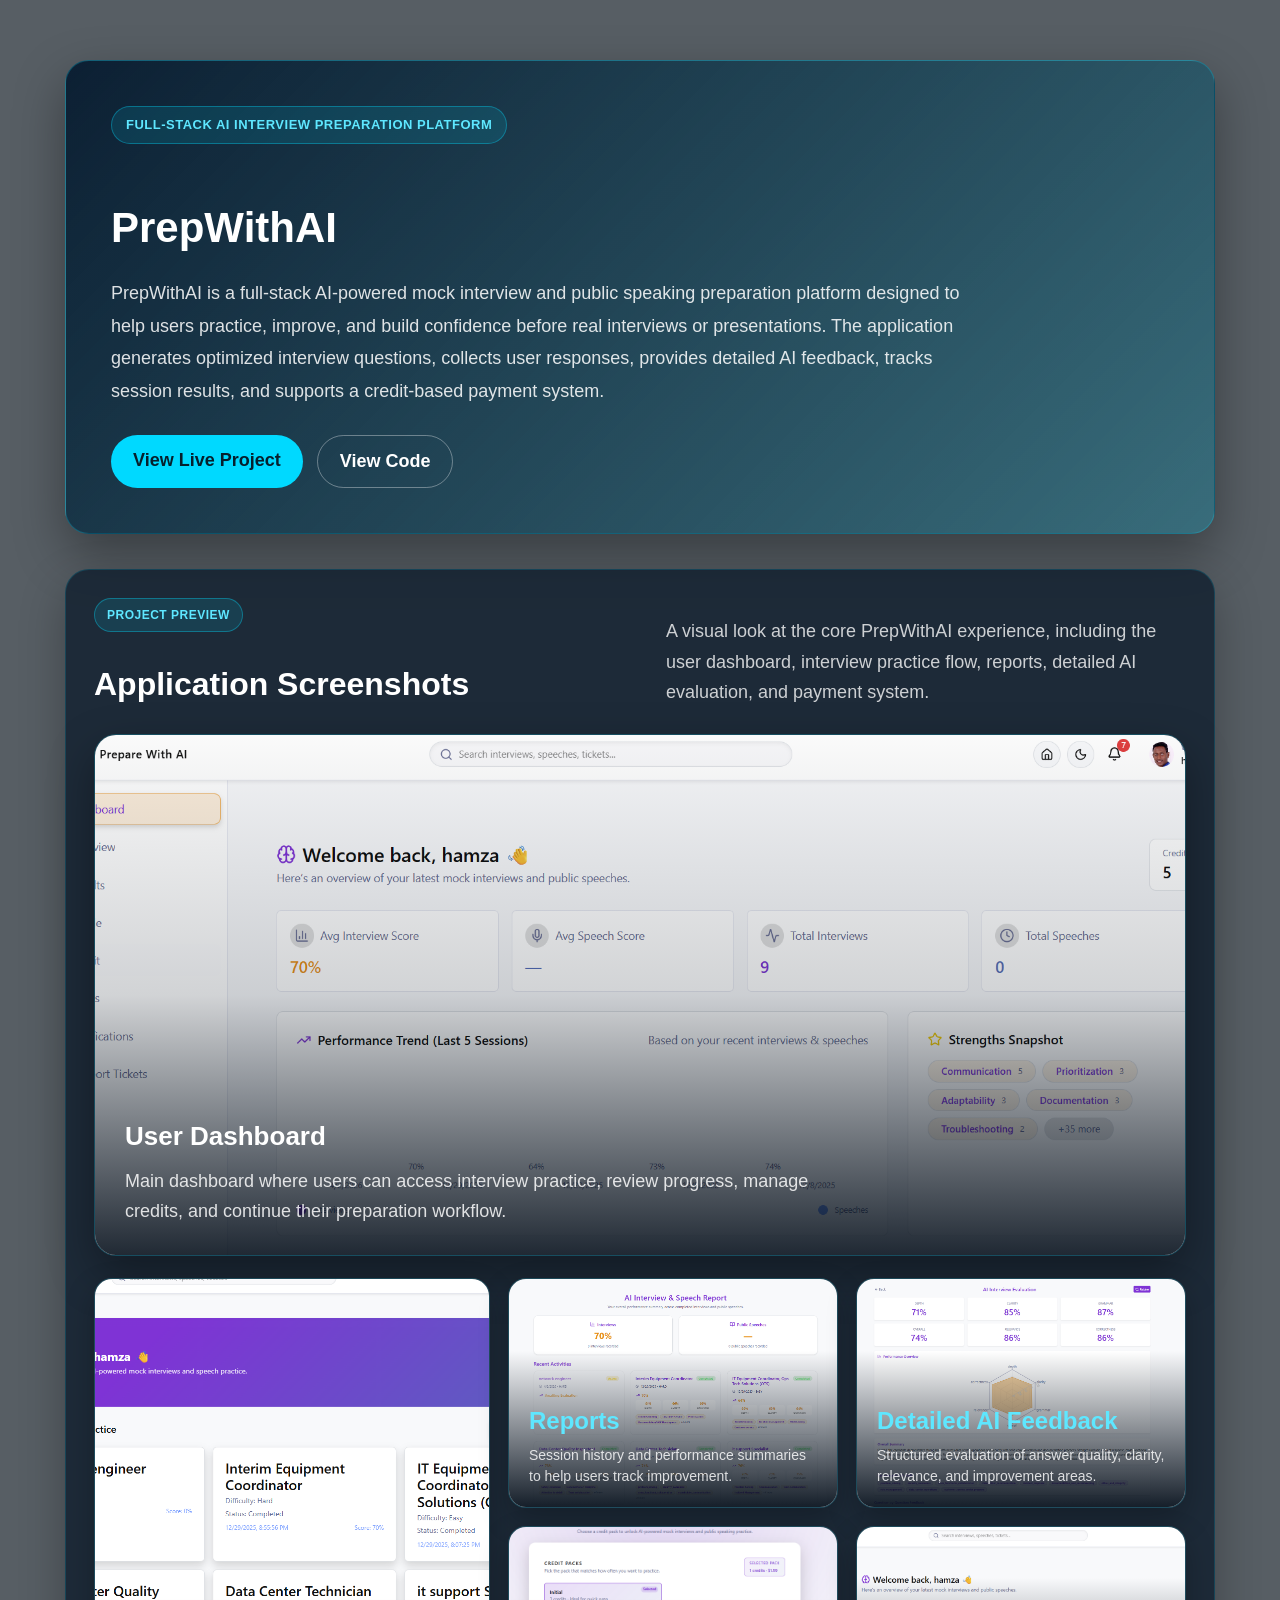
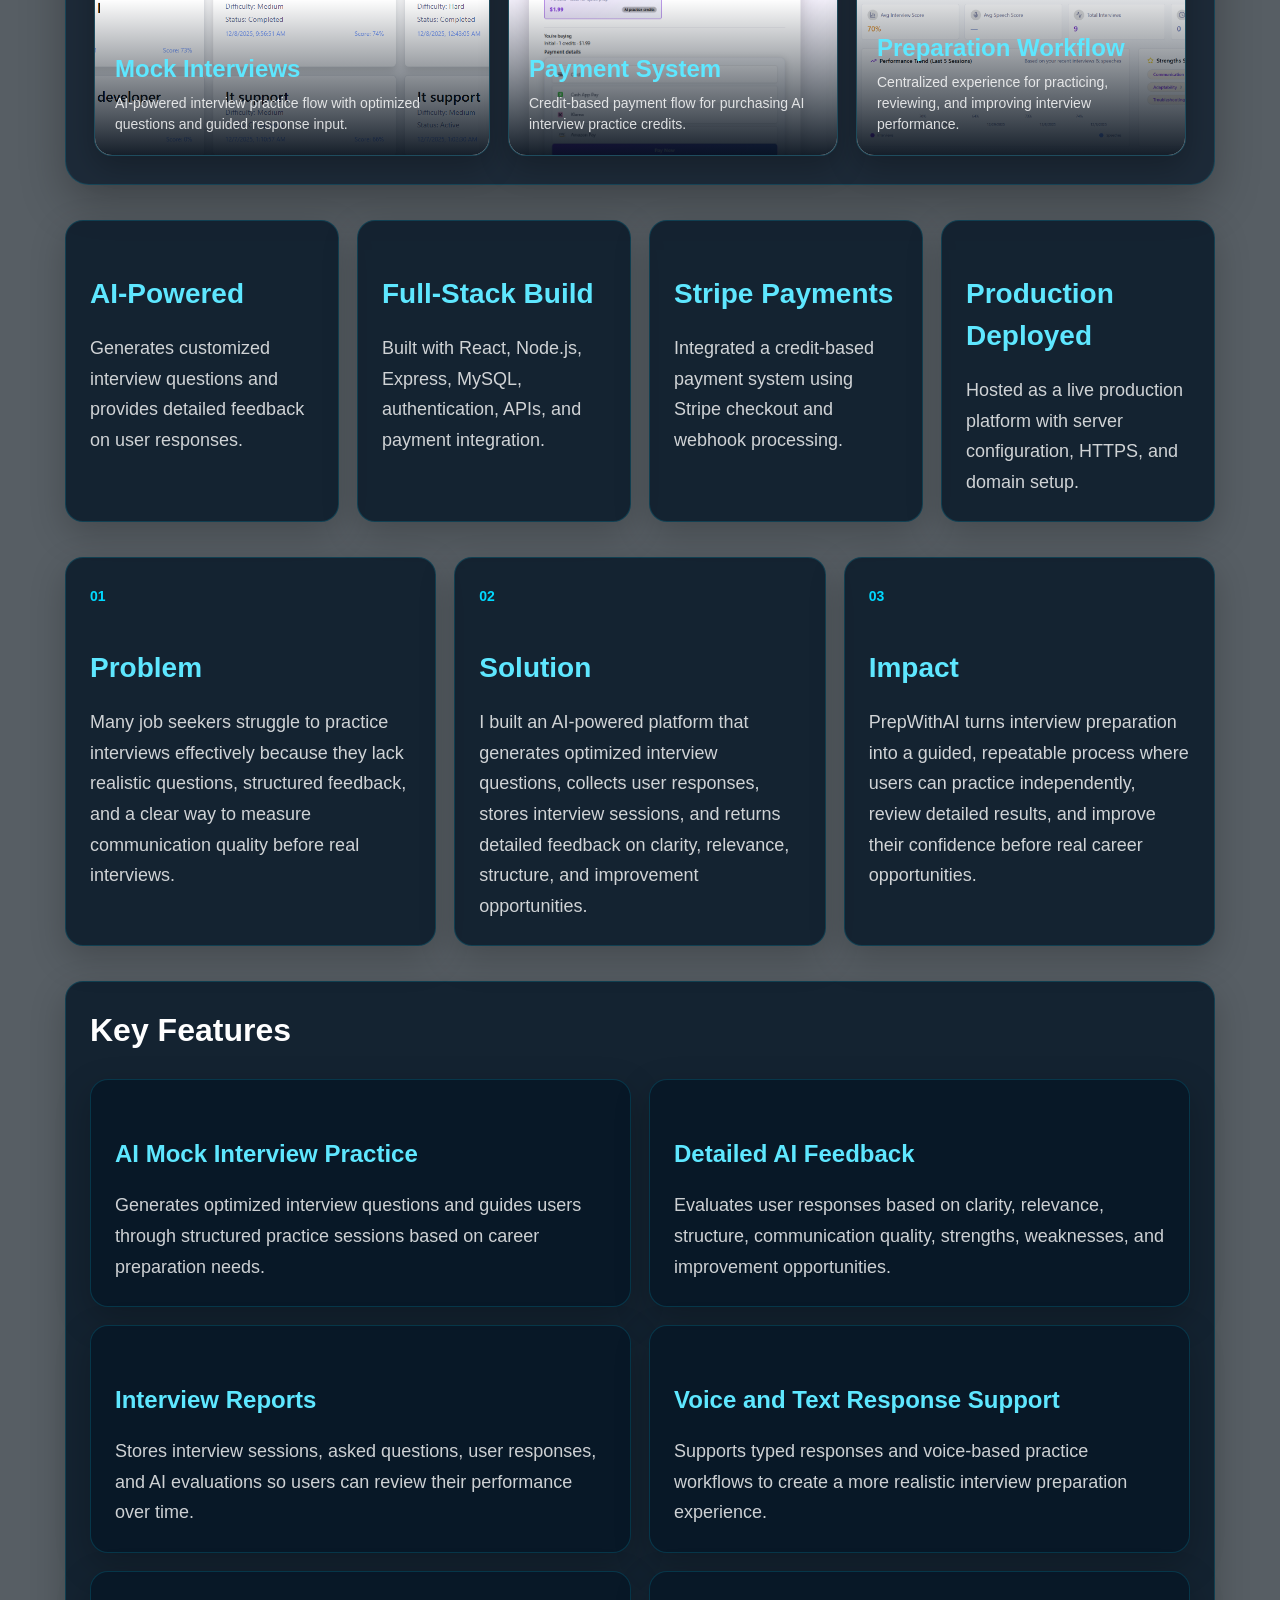
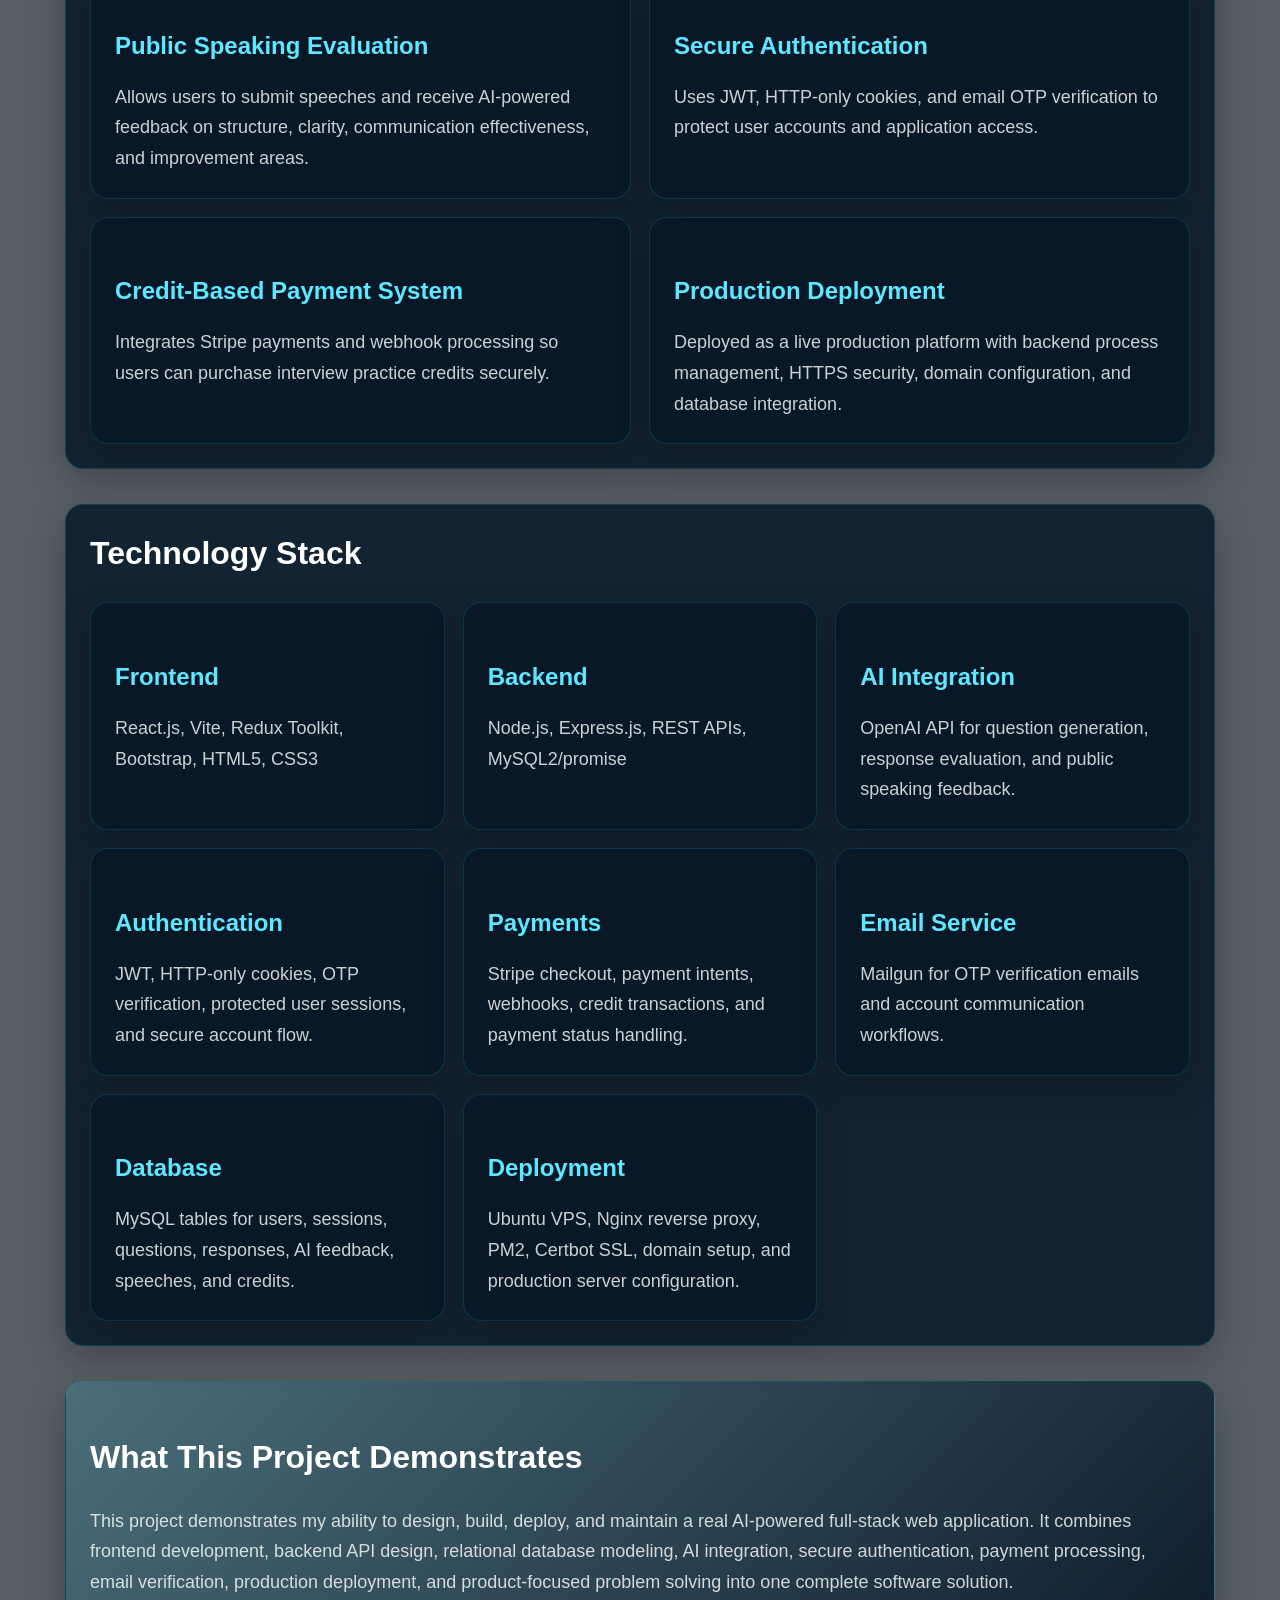
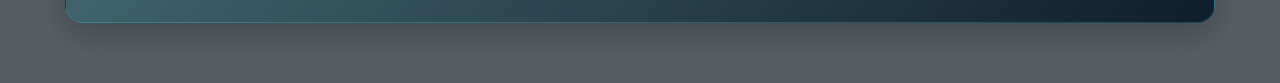
==== prepwithai.html @ 8af123b3 "project added" ====
<!doctype html>

<html lang="en">
<head>
  <meta charset="utf-8" />
  <title>PrepWithAI</title>
  <meta name="viewport" content="width=device-width, initial-scale=1">

  <link rel="stylesheet" href="css/bootstrap.min.css" type="text/css" />
  <link rel="stylesheet" href="css/slick.css" type="text/css" />
  <link rel="stylesheet" href="css/tooplate-simply-amazed.css" type="text/css" />
  <link rel="stylesheet" href="css/portfolio.css" type="text/css" />
</head>

<body>

  <main class="project-case-wrapper">


<!-- Project Summary -->
<section class="project-hero-card">
  <div class="project-label">Full-Stack AI Interview Preparation Platform</div>

  <h2>PrepWithAI</h2>

  <p>
    PrepWithAI is a full-stack AI-powered mock interview and public speaking preparation
    platform designed to help users practice, improve, and build confidence before real
    interviews or presentations. The application generates optimized interview questions,
    collects user responses, provides detailed AI feedback, tracks session results, and
    supports a credit-based payment system.
  </p>

  <div class="project-actions">
    <a href="https://prepwithai.net/" target="_blank" class="project-btn primary">View Live Project</a>
    <a href="https://github.com/Hamza0141/Hamza0141-Mock-Interview-tool-client" target="_blank" class="project-btn secondary">View Code</a>
  </div>
</section>

<!-- Modern Gallery Section -->
<section class="project-gallery-modern">

  <div class="gallery-header">
    <div>
      <span class="project-label small-label">Project Preview</span>
      <h2>Application Screenshots</h2>
    </div>

    <p>
      A visual look at the core PrepWithAI experience, including the user dashboard,
      interview practice flow, reports, detailed AI evaluation, and payment system.
    </p>
  </div>

  <!-- Featured Image -->
  <div class="gallery-featured">
    <img src="images/prepwithai/Dashboard.png" alt="PrepWithAI dashboard preview">

    <div class="gallery-featured-caption">
      <h3>User Dashboard</h3>
      <p>
        Main dashboard where users can access interview practice, review progress,
        manage credits, and continue their preparation workflow.
      </p>
    </div>
  </div>

  <!-- Screenshot Grid -->
  <div class="screenshot-grid">

    <div class="screenshot-card large">
      <img src="images/prepwithai/interviews.png" alt="PrepWithAI interview practice screen">
      <div class="screenshot-overlay">
        <h4>Mock Interviews</h4>
        <p>AI-powered interview practice flow with optimized questions and guided response input.</p>
      </div>
    </div>

    <div class="screenshot-card">
      <img src="images/prepwithai/reports.png" alt="PrepWithAI reports screen">
      <div class="screenshot-overlay">
        <h4>Reports</h4>
        <p>Session history and performance summaries to help users track improvement.</p>
      </div>
    </div>

    <div class="screenshot-card">
      <img src="images/prepwithai/Detailed-result.png" alt="PrepWithAI detailed AI result screen">
      <div class="screenshot-overlay">
        <h4>Detailed AI Feedback</h4>
        <p>Structured evaluation of answer quality, clarity, relevance, and improvement areas.</p>
      </div>
    </div>

    <div class="screenshot-card">
      <img src="images/prepwithai/payment.png" alt="PrepWithAI payment screen">
      <div class="screenshot-overlay">
        <h4>Payment System</h4>
        <p>Credit-based payment flow for purchasing AI interview practice credits.</p>
      </div>
    </div>

    <div class="screenshot-card">
      <img src="images/prepwithai/Dashboard.png" alt="PrepWithAI dashboard and user workflow preview">
      <div class="screenshot-overlay">
        <h4>Preparation Workflow</h4>
        <p>Centralized experience for practicing, reviewing, and improving interview performance.</p>
      </div>
    </div>

  </div>
</section>

<!-- Quick Highlights -->
<section class="project-highlight-grid">
  <div class="highlight-card">
    <h3>AI-Powered</h3>
    <p>Generates customized interview questions and provides detailed feedback on user responses.</p>
  </div>

  <div class="highlight-card">
    <h3>Full-Stack Build</h3>
    <p>Built with React, Node.js, Express, MySQL, authentication, APIs, and payment integration.</p>
  </div>

  <div class="highlight-card">
    <h3>Stripe Payments</h3>
    <p>Integrated a credit-based payment system using Stripe checkout and webhook processing.</p>
  </div>

  <div class="highlight-card">
    <h3>Production Deployed</h3>
    <p>Hosted as a live production platform with server configuration, HTTPS, and domain setup.</p>
  </div>
</section>

<!-- Problem / Solution / Impact -->
<section class="case-study-grid">
  <div class="case-card">
    <span class="case-number">01</span>
    <h3>Problem</h3>
    <p>
      Many job seekers struggle to practice interviews effectively because they lack
      realistic questions, structured feedback, and a clear way to measure communication
      quality before real interviews.
    </p>
  </div>

  <div class="case-card">
    <span class="case-number">02</span>
    <h3>Solution</h3>
    <p>
      I built an AI-powered platform that generates optimized interview questions,
      collects user responses, stores interview sessions, and returns detailed feedback
      on clarity, relevance, structure, and improvement opportunities.
    </p>
  </div>

  <div class="case-card">
    <span class="case-number">03</span>
    <h3>Impact</h3>
    <p>
      PrepWithAI turns interview preparation into a guided, repeatable process where
      users can practice independently, review detailed results, and improve their
      confidence before real career opportunities.
    </p>
  </div>
</section>

<!-- Key Features -->
<section class="modern-section">
  <div class="detail-titles">
    <h2>Key Features</h2>
  </div>

  <div class="feature-list">
    <div class="feature-item">
      <h4>AI Mock Interview Practice</h4>
      <p>
        Generates optimized interview questions and guides users through structured
        practice sessions based on career preparation needs.
      </p>
    </div>

    <div class="feature-item">
      <h4>Detailed AI Feedback</h4>
      <p>
        Evaluates user responses based on clarity, relevance, structure, communication
        quality, strengths, weaknesses, and improvement opportunities.
      </p>
    </div>

    <div class="feature-item">
      <h4>Interview Reports</h4>
      <p>
        Stores interview sessions, asked questions, user responses, and AI evaluations
        so users can review their performance over time.
      </p>
    </div>

    <div class="feature-item">
      <h4>Voice and Text Response Support</h4>
      <p>
        Supports typed responses and voice-based practice workflows to create a more
        realistic interview preparation experience.
      </p>
    </div>

    <div class="feature-item">
      <h4>Public Speaking Evaluation</h4>
      <p>
        Allows users to submit speeches and receive AI-powered feedback on structure,
        clarity, communication effectiveness, and improvement areas.
      </p>
    </div>

    <div class="feature-item">
      <h4>Secure Authentication</h4>
      <p>
        Uses JWT, HTTP-only cookies, and email OTP verification to protect user
        accounts and application access.
      </p>
    </div>

    <div class="feature-item">
      <h4>Credit-Based Payment System</h4>
      <p>
        Integrates Stripe payments and webhook processing so users can purchase
        interview practice credits securely.
      </p>
    </div>

    <div class="feature-item">
      <h4>Production Deployment</h4>
      <p>
        Deployed as a live production platform with backend process management,
        HTTPS security, domain configuration, and database integration.
      </p>
    </div>
  </div>
</section>

<!-- Technology Stack -->
<section class="modern-section">
  <div class="detail-titles">
    <h2>Technology Stack</h2>
  </div>

  <div class="tech-grid">
    <div class="tech-card">
      <h4>Frontend</h4>
      <p>React.js, Vite, Redux Toolkit, Bootstrap, HTML5, CSS3</p>
    </div>

    <div class="tech-card">
      <h4>Backend</h4>
      <p>Node.js, Express.js, REST APIs, MySQL2/promise</p>
    </div>

    <div class="tech-card">
      <h4>AI Integration</h4>
      <p>OpenAI API for question generation, response evaluation, and public speaking feedback.</p>
    </div>

    <div class="tech-card">
      <h4>Authentication</h4>
      <p>JWT, HTTP-only cookies, OTP verification, protected user sessions, and secure account flow.</p>
    </div>

    <div class="tech-card">
      <h4>Payments</h4>
      <p>Stripe checkout, payment intents, webhooks, credit transactions, and payment status handling.</p>
    </div>

    <div class="tech-card">
      <h4>Email Service</h4>
      <p>Mailgun for OTP verification emails and account communication workflows.</p>
    </div>

    <div class="tech-card">
      <h4>Database</h4>
      <p>MySQL tables for users, sessions, questions, responses, AI feedback, speeches, and credits.</p>
    </div>

    <div class="tech-card">
      <h4>Deployment</h4>
      <p>Ubuntu VPS, Nginx reverse proxy, PM2, Certbot SSL, domain setup, and production server configuration.</p>
    </div>
  </div>
</section>

<!-- Recruiter Value -->
<section class="recruiter-card">
  <h2>What This Project Demonstrates</h2>

  <p>
    This project demonstrates my ability to design, build, deploy, and maintain a real
    AI-powered full-stack web application. It combines frontend development, backend API
    design, relational database modeling, AI integration, secure authentication, payment
    processing, email verification, production deployment, and product-focused problem
    solving into one complete software solution.
  </p>
</section>


  </main>

  <script src="js/jquery-3.3.1.min.js"></script>

  <script src="js/slick.js"></script>

  <script src="js/templatemo-script.js"></script>

</body>
</html>
---- css/tooplate-simply-amazed.css ----
::after, ::before { line-height: normal; }

/* <<< Reset CSS >>> */
body {
  font-family: 'Source Sans Pro', sans-serif;
  font-size: 18px;
  color: #6c757d;
  line-height: 1.5;
    font-family: 'Open Sans', sans-serif;
    background-color: #2a2e31;
    overflow-x: hidden;
  -webkit-font-smoothing: antialiased;
  -webkit-text-size-adjust: 100%;
}

ol:after,
ul:after {
  content: "";
  display: block;
  line-height: 0;
  clear: both;
  overflow: hidden;
  height: 0;
}

pre {
  border-left: 10px solid #ccc;
  max-width: 500px;
}

/* <<< Headings >>> */
h1 { font-size: 40px; }
h2 { font-size: 32px; }
h3 { font-size: 28px; }
h4 { font-size: 24px; }
h5 { font-size: 20px; }
h6 { font-size: 16px; }
p, .font-weight-light { font-weight: 300; }

/* <<< WP-Image Hack >>> */
img {
  border: 0;
  height: auto;
  max-width: 100%;
}

/* <<< anchor >>> */
a {
  color: #99ccff;
  -webkit-transition: all 0.3s ease-in-out;
  transition: all 0.3s ease-in-out;
}

a:hover {
  color: green;
  text-decoration: none;
}

a:focus {
  outline: 0;
  color: green;
}

/* <<< btn override >>> */
.btn {
  white-space: normal;
  cursor: pointer;
  font-size: 18px;
  padding: 12px 35px;
  border-radius: 0;
}

/* <<< btn-primary >>> */
.btn-primary {
  color: #fff;
  background-color: #356ba2;
  border-color: transparent;
}

.btn-primary.active, .btn-primary:active, .btn-primary.focus, .btn-primary:focus, .btn-primary.active.focus, .btn-primary.active:focus, .btn-primary.active:hover, .btn-primary:active.focus, .btn-primary:active:focus, .btn-primary:active:hover, .btn-primary:hover {
  color: #fff;
  background-color: #99ccff;
  border-color: transparent;
  -webkit-box-shadow: none;
  box-shadow: none;
}

.btn-primary:not(:disabled):not(.disabled).active, .btn-primary:not(:disabled):not(.disabled):active {
  background-color: #99ccff;
  border-color: transparent;
  -webkit-box-shadow: none;
  box-shadow: none;
}

.btn-primary:not(:disabled):not(.disabled).active:focus, .btn-primary:not(:disabled):not(.disabled):active:focus {
  -webkit-box-shadow: none;
  box-shadow: none;
}

.form-control {
  width: 100%;
  -webkit-appearance: none;
  -moz-appearance: none;
  appearance: none;
  border-radius: 0;
  -webkit-background-clip: padding-box;
  height: 50px;
  background-color: transparent;
  border: 0;
  border-bottom: 1px solid #fff;
  font-size: 18px;
  color: #fff;
  padding-left: 15px;
  padding-right: 15px;
}

.form-control::-webkit-input-placeholder { color: white; }
.form-control:-moz-placeholder { color: white; }
.form-control::-moz-placeholder { color: white; }
.form-control:-ms-input-placeholder { color: white; }

.form-control:focus {
  border-bottom: 1px solid #356ba2;
  outline: 0;
  -webkit-box-shadow: none;
  box-shadow: none;
  background-color: transparent;
  color: #fff;
}

textarea.form-control {
  min-height: 150px;
  padding: 10px 10px 10px 10px;
}

/* <<< Global >>> */
.container { max-width: 1150px; }
.container-2 { max-width: 1250px; }

/* <<< outer >>> */
#outer {
  position: relative;
  width: 100%;
  min-height: 100%;
  display: -webkit-box;
  display: -ms-flexbox;
  display: flex;
  -ms-flex-wrap: wrap;
      flex-wrap: wrap;
}

@media (max-width: 991px) {
  #outer { display: block; }
}

/* <<< Header >>> */
.header {
  position: fixed;
  right: 0;
  width: 26%;
  height: 100%;
  background-color: #356ba2;
  overflow-y: auto;
  z-index: 1;
  display: -webkit-box;
  display: -ms-flexbox;
  display: flex;
  -webkit-box-orient: vertical;
  -webkit-box-direction: normal;
}

@media (max-width: 991px) {
  .header {
    position: fixed;
    right: -100%;
    top: 0;
    bottom: 0;
    width: 300px;
    -webkit-transition: all 0.5s ease-in-out;
    transition: all 0.5s ease-in-out;
    display: -webkit-box;
    display: -ms-flexbox;
    display: flex;
  }
}

@media (max-width: 575px) {
  .header { width: 100%; }
}

.header.open { right: 0; }
.design { color: #fff; }

.design a {
  color: #fff;
  text-decoration: none;
}

.design a:hover { color: #99ccff; }

/* <<< Mobile Menu button >>> */
.navbar-button {
  width: 50px;
  height: 47px;  
  padding: 0;
  margin: 0;
  outline: 0;
  border: 0;
  z-index: 9;
  -webkit-box-shadow: none;
  box-shadow: none;
  position: fixed;
  top: 0px;
  right: 0px;
  background-color: #fff;
  padding: 10px;
  border-radius: 0;
  display: none;
  -webkit-box-shadow: 0px 5px 10px 0px rgba(50, 50, 50, 0.3);
  box-shadow: 0px 5px 10px 0px rgba(50, 50, 50, 0.3);
}

@media (max-width: 991px) {
  .navbar-button {
    display: flex;
    align-items: center;
    justify-content: center;
  }
}

.navbar-button:focus {
  border: 0;
  outline: 0;
  -webkit-box-shadow: 0px 5px 10px 0px rgba(50, 50, 50, 0.3);
  box-shadow: 0px 5px 10px 0px rgba(50, 50, 50, 0.3);
}

.navbar-button .menu_icon {
  margin: 0;
  padding-top: 1px;
  float: left;
  width: 25px;
  height: 22px;
  position: relative;
  cursor: pointer;
}

.navbar-button .menu_icon .icon-bar {
  display: block;
  position: absolute;
  opacity: 1;
  width: 25px;
  height: 3px;
  background-color: #6699cc;
  margin: 0 auto;
  left: 0;
  -webkit-transition: all 0.25s ease-in-out;
  transition: all 0.25s ease-in-out;
}

.navbar-button .menu_icon .icon-bar:nth-child(1) {
  top: 10px;
  -webkit-transform: rotate(145deg);
  /* WebKit */
  /* Mozilla */
  /* Opera */
  /* Internet Explorer */
  transform: rotate(140deg);
  /* CSS3 */
}

.navbar-button .menu_icon .icon-bar:nth-child(2) {
  top: 8px;
  opacity: 0;
  left: -10px;
}

.navbar-button .menu_icon .icon-bar:nth-child(3) {
  top: 10px;
  -webkit-transform: rotate(-145deg);
  /* WebKit */
  /* Mozilla */
  /* Opera */
  /* Internet Explorer */
  transform: rotate(-140deg);
  /* CSS3 */
}

.navbar-button.collapsed .icon-bar {
  -webkit-transform: rotate(0deg);
  /* WebKit */
  /* Mozilla */
  /* Opera */
  /* Internet Explorer */
  transform: rotate(0deg);
  /* CSS3 */
}

.navbar-button.collapsed .icon-bar:nth-child(1) {
  top: 0;
  -webkit-transform: rotate(0deg);
  /* WebKit */
  /* Mozilla */
  /* Opera */
  /* Internet Explorer */
  transform: rotate(0deg);
  /* CSS3 */
}

.navbar-button.collapsed .icon-bar:nth-child(2) {
  top: 10px;
  left: 0;
  opacity: 1;
}

.navbar-button.collapsed .icon-bar:nth-child(3) {
  top: 20px;
  -webkit-transform: rotate(0deg);
  /* WebKit */
  /* Mozilla */
  /* Opera */
  /* Internet Explorer */
  transform: rotate(0deg);
  /* CSS3 */
}

/* <<< Navigation >>> */
.navbar {
  padding: 0;
  margin-bottom: 0;
}

.navbar .navbar-collapse {
  display: flex;
  height: 100% !important;
  padding-left: 61px;
  padding-right: 61px;
}

@media (max-width: 1366px) {
  .navbar .navbar-collapse {
    padding-left: 31px;
    padding-right: 21px;
  }
}

.navbar .navbar-nav { position: relative; }

@media (max-height: 580px) {
  .navbar .navbar-nav { padding-top: 30px; }
}

.navbar .navbar-collapse::before {
  content: '';
  position: absolute;
  width: 1px;
  background-color: #fff;
  height: 100%;
  top: 0;
}

.navbar .navbar-nav > .nav-item {
  font-weight: 500;
  font-size: 18px;
  background-image: url(../img/menu-item-bg.png);
  background-position: left center;
  background-repeat: no-repeat;
  min-height: 82px;
  display: -webkit-box;
  display: -ms-flexbox;
  display: flex;
  -webkit-box-align: center;
      -ms-flex-align: center;
          align-items: center;
  padding-left: 66px;
  margin-bottom: 38px;
}

@media (max-width: 1366px) {
  .navbar .navbar-nav > .nav-item {
    font-size: 16px;
    padding-left: 53px;
  }
}

.navbar .navbar-nav > .nav-item .icn {
  padding-right: 20px;
  display: inline-block;
}

@media (max-width: 1366px) {
  .navbar .navbar-nav > .nav-item .icn { padding-right: 10px; }
}

.navbar .navbar-nav > .nav-item:last-child { margin-bottom: 0; }

.navbar .navbar-nav > .nav-item:hover > a.nav-link,
.navbar .navbar-nav > .nav-item.active > a.nav-link,
.navbar .navbar-nav > .nav-item.current-menu-ancestor > a.dropdown-toggle {
  background-color: transparent;
  outline: 0;
  color: #99ccff;
  transition: all 0.3s ease;
}

.navbar .navbar-nav > .nav-item > a.nav-link {
  color: #fff;
  -webkit-transition: all 0s ease-in-out;
  transition: all 0s ease-in-out;
  padding: 0;
}

.navbar .navbar-nav > .nav-item > a.nav-link.current { color: #99ccff; }

.navbar .navbar-nav > .nav-item > a.nav-link.dropdown-toggle::after {
  content: '';
  vertical-align: middle;
}

@media (max-width: 767px) {
  .navbar .navbar-nav > .nav-item > a.nav-link.dropdown-toggle::after { display: none; }
}

@media (max-width: 767px) {
  .navbar .navbar-nav > .nav-item > a.nav-link {
    padding: 10px;
    color: #fff;
  }
}

.navbar .navbar-nav > .nav-item ul.dropdown-menu {
  padding: 0;
  width: auto;
  border-radius: 0;
  border: 0;
  margin: 0;
}

.navbar .navbar-nav > .nav-item ul.dropdown-menu .nav-item {
  font-size: 16px;
  font-weight: 300;
}

.navbar .navbar-nav > .nav-item ul.dropdown-menu .nav-item > a.dropdown-item {
  border-bottom: 0;
  color: #fff;
  padding: 5px;
}

@media (max-width: 767px) {
  .navbar .navbar-nav > .nav-item ul.dropdown-menu .nav-item > a.dropdown-item {
    padding-left: 20px;
  }
}

.navbar .navbar-nav > .nav-item ul.dropdown-menu .nav-item > a.dropdown-item.dropdown-toggle {
  display: -ms-flexbox;
  display: -webkit-box;
  display: flex;
  -ms-flex-align: center;
  -webkit-box-align: center;
          align-items: center;
}

.navbar .navbar-nav > .nav-item ul.dropdown-menu .nav-item > a.dropdown-item.dropdown-toggle::after {
  height: 2px !important;
  background-color: cyan;
  opacity: 1;
  -webkit-box-flex: 1;
      -ms-flex: 1;
          flex: 1;
  border: 0;
  margin-left: 10px;
  display: block;
}

@media (max-width: 767px) {
  .navbar .navbar-nav > .nav-item ul.dropdown-menu .nav-item > a.dropdown-item.dropdown-toggle::after {
    display: none;
  }
}

.navbar .navbar-nav > .nav-item ul.dropdown-menu .nav-item:hover > a,
.navbar .navbar-nav > .nav-item ul.dropdown-menu .nav-item.active > a,
.navbar .navbar-nav > .nav-item ul.dropdown-menu .nav-item.current-menu-ancestor > a.dropdown-toggle {
  font-weight: 500;
  color: #fff;
  background-color: lightblue;
}

.navbar .navbar-nav > .nav-item ul.dropdown-menu .nav-item:hover > a.dropdown-toggle::after {
  opacity: 1;
}

.navbar .navbar-nav > .nav-item ul.dropdown-menu .nav-item ul.dropdown-menu {
  padding: 0;
}

@media (max-width: 767px) {
  .navbar .navbar-nav .caret::before {
    margin-left: 10px;
    font-size: 26px;
    content: '\f107';
    font-family: "fontawesome";
    vertical-align: middle;
  }
  .navbar .navbar-nav .caret.caret-open::before {
    content: '\f106';
  }
}

@media only screen and (min-width: 768px) {
  /**:: First Dropdown ::**/
  .navbar .navbar-collapse ul li {
    position: relative;
  }
  .navbar .navbar-collapse ul li:hover > ul {
    display: block;
  }
  .navbar .navbar-collapse ul ul {
    position: absolute;
    top: 100%;
    left: 0;
    min-width: 250px;
    display: none;
    background-color: dodgerblue;
  }
  /**:: Second Dropdown ::**/
  .navbar .navbar-collapse ul ul li {
    position: relative;
  }
  .navbar .navbar-collapse ul ul li:hover > ul {
    display: block;
  }
  .navbar .navbar-collapse ul ul ul {
    position: absolute;
    top: 0;
    left: 100%;
    min-width: 250px;
    display: none;
    background-color: aqua;
  }
  /**:: Third Dropdown ::**/
  .navbar .navbar-collapse ul ul ul li {
    position: relative;
  }
  .navbar .navbar-collapse ul ul ul li:hover ul {
    display: block;
  }
  .navbar .navbar-collapse ul ul ul ul {
    position: absolute;
    top: 0;
    left: -100%;
    min-width: 250px;
    display: none;
    z-index: 1;
    background-color: bisque;
  }
  /**:: Fourth Dropdown ::**/
  .navbar .navbar-collapse ul ul ul ul li {
    position: relative;
  }
  .navbar .navbar-collapse ul ul ul ul li:hover ul {
    display: block;
  }
  .navbar .navbar-collapse ul ul ul ul ul {
    position: absolute;
    top: 0;
    left: -100%;
    min-width: 250px;
    display: none;
    z-index: 1;
    background-color: fuchsia;
  }
}

@media (max-width: 991px) {
  .navbar .navbar-nav {
    padding-top: 5px;
    margin-bottom: 0;
  }

  .navbar .navbar-collapse { padding-left: 0; }
  .navbar .navbar-collapse::before { height: 0; }

  .navbar .navbar-nav > .nav-item {
    min-height: 45px;
    margin-bottom: 10px;
    background-size: contain;
  }

  .navbar .navbar-nav > .nav-item { padding-left: 30px; }
  .nav-link .fa-2x { font-size: 1.2em; }  
}

/* <<< content-box >>> */
#content-box {
  overflow: hidden;
  width: calc(74% + 1px);
}

@media (max-width: 991px) {
  #content-box { width: 100%; }
}

.section {
  height: 100vh;
  min-height: 700px;
  display: flex;
  align-items: center;
}

/* <<< Banner side >>> */
.banner-section {
  position: relative;
  text-align: center;
  background-color: #99ccff;
  padding-top: 121px;
  align-items: flex-start;
}

.bg-blue-transparent { background-color: rgb(102 153 204 / 0.8); }

.banner-section .logo-fa {  
  color: #fff;
  max-width: 400px;
  margin-left: 5px;
  padding-top: 43px;
  padding-bottom: 35px;
  font-size: 32px;
  margin-bottom: 60px;
}

@media (max-width: 991px) {
  .banner-section .logo-fa { margin: 0 auto 30px; }
}

@media (max-width: 767px) {
  .banner-section .logo-fa {
    font-size: 28px;
    padding-top: 20px;
    padding-bottom: 15px;
  }
}

.banner-section .logo-fa span {
  font-size: 38px;
  display: block;
  text-transform: uppercase;
  margin-bottom: 17px;
}

@media (max-width: 767px) {
  .banner-section .logo-fa span {
    font-size: 32px;
    margin-bottom: 10px;
  }
}

.banner-section .simple {
  color: #fff;
  display: inline-block;
  margin: auto;
  margin-left: 97px;
  padding: 33px 68px 34px 68px;
}

@media (max-width: 991px) {
  .banner-section .simple { margin-left: 0; }
}

@media (max-width: 767px) {
  .banner-section .simple { padding: 16px 34px 17px 34px; }
}

.banner-section .simple p {
  margin-bottom: 0;
  font-size: 22px;
}

@media (max-width: 991px) {
  .banner-section .simple p { font-size: 20px; }
}

@media (max-width: 575px) {
  .banner-section .simple p { font-size: 18px; }
}

/* <<< Work Side >>> */
.work-section {
  padding-top: 90px!important;
  padding-bottom: 90px!important;
  min-height: 850px;
  background-color: #6699cc;
}

.work-section .container { max-width: 1242px; }

.tm-work-item-inner {
  max-width: 360px;
  margin-left: auto;
  margin-right: auto;
  margin-bottom: 30px;
}

@media (max-width: 767px) {
  .work-section .item {
    text-align: center;
    margin-bottom: 30px;
  }
}

.work-section .item.one { margin-top: 80px; }

@media (max-width: 767px) {
  .work-section .item.one { margin-top: 0;}
}

.work-section .item.two { margin-top: 161px; }

@media (max-width: 767px) {
  .work-section .item.two { margin-top: 0; }
}

.work-section .item .icn {
  width: 119px;
  height: 119px;
  display: block;
  border: 1px solid #fff;
  border-radius: 100%;
  color: #fff;
  font-size: 32px;
  display: -webkit-box;
  display: -ms-flexbox;
  display: flex;
  -webkit-box-pack: center;
      -ms-flex-pack: center;
          justify-content: center;
  -webkit-box-align: center;
      -ms-flex-align: center;
          align-items: center;
  text-transform: uppercase;
  margin-bottom: 30px;
}

@media (max-width: 767px) {
  .work-section .item .icn { margin: 0 auto 20px; }
}

.work-section .item h3 {
  color: #ffccff;
  text-transform: uppercase;
  font-size: 27px;
  letter-spacing: -1px;
  margin-bottom: 9px;
}

.work-section .item p {
  color: #fff;
  line-height: 31px;
  margin-bottom: 0;
}

.work-section .title {
  margin-top: 5px;
  margin-left: 1px;
  border-bottom: 1px solid #fff;
}

.work-section .title h2 {
  color: #fff;
  font-size: 32px;
  margin-bottom: 12px;
}

/* <<< Gallery section >>> */
.gallery-slider figure {
	position: relative;
	float: left;
  overflow: hidden;
  margin: 0;
  max-width: 200px;
	height: auto;
	background: #3085a3;
	text-align: center;
	cursor: pointer;
}

.gallery-slider figure img {
	position: relative;
	display: block;
	min-height: 100%;
	max-width: 100%;
	opacity: 0.8;
}

.gallery-slider figure figcaption {
	padding: 1em;
	color: #fff;
	text-transform: uppercase;
	font-size: 1.25em;
	-webkit-backface-visibility: hidden;
	backface-visibility: hidden;
}

.gallery-slider figure figcaption::before,
.gallery-slider figure figcaption::after {
	pointer-events: none;
}

.gallery-slider figure figcaption,
.gallery-slider figure figcaption > a {
	position: absolute;
	top: 0;
	left: 0;
	width: 100%;
	height: 100%;
}

/* Anchor will cover the whole item by default */
/* For some effects it will show as a button */
.gallery-slider figure figcaption > a {
	z-index: 1000;
	text-indent: 200%;
	white-space: nowrap;
	font-size: 0;
	opacity: 0;
}

.gallery-slider figure h2 {
	word-spacing: -0.15em;
  font-weight: 300;
  font-size: 28px;
}

.gallery-slider figure h2 span {
	font-weight: 800;
}

.gallery-slider figure h2,
.gallery-slider figure p {
	margin: 0;
}

.gallery-slider figure p {
	letter-spacing: 1px;
	font-size: 68.5%;
}

.gallery-section {
  background-color: #99ccff;
}

.gallery-section .title {
  padding-right: 13px;
  margin-bottom: 80px;
}

/*---------------*/
/***** Julia *****/
/*---------------*/

figure.effect-julia {
	background: #2f3238;
}

figure.effect-julia img {
	-webkit-transition: opacity 1s, -webkit-transform 1s;
	transition: opacity 1s, transform 1s;
	-webkit-backface-visibility: hidden;
	backface-visibility: hidden;
}

figure.effect-julia figcaption {
	display: flex;
  align-items: center;
}

figure.effect-julia h2 {
	position: relative;
	padding: 0.5em 0;
}

figure.effect-julia p {
	display: inline-block;
	margin: 0 0 0.25em;
	padding: 0.4em 1em;
	/* background: transparent; */
	color:  #ffff;
	text-transform: none;
	font-weight: 500;
	font-size: 75%;
	-webkit-transition: opacity 0.35s, -webkit-transform 0.35s;
	transition: opacity 0.35s, transform 0.35s;
	-webkit-transform: translate3d(-360px,0,0);
	transform: translate3d(-360px,0,0);
}

figure.effect-julia p:first-child {
	-webkit-transition-delay: 0.15s;
	transition-delay: 0.15s;
}

figure.effect-julia p:nth-of-type(2) {
	-webkit-transition-delay: 0.1s;
	transition-delay: 0.1s;
}

figure.effect-julia p:nth-of-type(3) {
	-webkit-transition-delay: 0.05s;
	transition-delay: 0.05s;
}

figure.effect-julia:hover p:first-child {
	-webkit-transition-delay: 0s;
	transition-delay: 0s;
}

figure.effect-julia:hover p:nth-of-type(2) {
	-webkit-transition-delay: 0.05s;
	transition-delay: 0.05s;
}

figure.effect-julia:hover p:nth-of-type(3) {
	-webkit-transition-delay: 0.1s;
	transition-delay: 0.1s;
}

figure.effect-julia:hover img {
	opacity: 0.4;
	-webkit-transform: scale3d(1.1,1.1,1);
	transform: scale3d(1.1,1.1,1);
}

figure.effect-julia:hover p {
	opacity: 1;
	-webkit-transform: translate3d(0,0,0);
	transform: translate3d(0,0,0);
}

@media (max-width: 767px) {
  .gallery-section .title { margin-bottom: 40px; }
}

.gallery-section .title h2 { color: #006699; }
.gallery-section .slick-list { margin-bottom: 40px; }

.gallery-section .item {
  text-align: center;
  margin: 5px;
}

.gallery-section .slick-dots {
  position: unset;
  bottom: 0;
}

.gallery-section .slick-dots li {
  background-color: #6699cc;
  width: 20px;
  height: 20px;
  border-radius: 100%;
  margin: 0 10px;
  transition: all 0.3s ease;
}

.gallery-section .slick-dots li.slick-active,
.gallery-section .slick-dots li:hover {
  background-color: #006699;
}

.gallery-section .slick-dots li button { display: none; }

.contact-section {
  background-color: #6699cc;
  flex-direction: column;
  justify-content: center;
}

.contact-section .title { margin-bottom: 50px; }

.contact-section .title h3 {
  color: #fff;
  font-size: 34px;
}

.contact-section .contact-form .form-group { margin-bottom: 24px; }
.tm-contact-item-inner { max-width: 360px; }
.tm-contact-item-inner-2 { max-width: 330px; }

.tm-contact-item-inner,
.tm-contact-item-inner-2 {
  margin-left: auto;
  margin-right: auto;
}

@media (max-width: 767px) {
  .contact-section .contact-details { margin-bottom: 30px; }
}

.contact-section .contact-details p {
  color: #fff;
  line-height: 31px;
  margin-bottom: 38px;
}

.contact-section .contact-details ul {
  list-style: none;
  padding-left: 0;
  margin-bottom: 0;
}

.contact-section .contact-details ul li {
  color: #fff;
  margin-bottom: 4px;
}

.contact-section .contact-details ul li .icn {
  margin-right: 10px;
  display: inline-block;
  width: 30px;
  text-align: center;
}

.contact-section .contact-details ul li .lbl {
  display: inline-block;
  max-width: 55px;
  width: 100%;
}

.contact-section .contact-details ul li a {
  color: #fff;
  text-decoration: none;
}

.contact-section .contact-details ul li a:hover { color: #99ccff; }
.contact-section .map { text-align: center; }

.map-outer{
  position:relative;
  height:400px;
  width:100%;
}

.gmap-canvas {
  overflow:hidden;
  background:none!important;
  height:400px;
  width:100%;
}

/* <<< footer >>> */
.footer {
  position: relative;
  background-color: #6699cc;
  color: #fff;
  padding-top: 15px;
  padding-bottom: 15px;
  position: static;
  margin-top: 30px;
  /* <<< Dummy Side >>> */
}

@media (min-height: 600px){  
  .contact-section { position: relative; }

  .footer {
    position: absolute;
    bottom: 0;
    left: 60px;
  }
}

@media (max-width: 1300px) {
  .contact-section {
    height: auto;
    min-height: 100vh;
    padding-top: 50px;
  }

  .contact-form,
  .contact-details {
    width: 50%;
  }

  .map { width: 100%; }
}

.container {
  padding-left: 50px;
  padding-right: 50px;
}
.container-2 { max-width: 1250px; }

@media (max-width: 1800px) {
  .footer { left: 15px; }
  .container-2 { max-width: 1150px; }
}

@media (max-width: 1733px) {
  .footer {
    left: 0;
    padding-top: 30px;
  }
}

.parallax-window { background: transparent; }

@media (max-width: 991px) {
  .section {
    height: auto;
    min-height: 100vh;
    display: flex;
    align-items: center;
    padding-top: 60px;
    padding-bottom: 60px;
  }

  .banner-section { padding-top: 0; }
  .contact-section { padding-bottom: 0; }
}

@media (max-width: 620px) {
  .contact-form, .contact-details { width: 100%; }

  .contact-details { margin-bottom: 50px!important; }
}

.text-right h2{
text-align: center;
margin-top: 2%;
}
.text-right button{
background-color: transparent;
text-decoration: none;
border-radius: 40%;
}
.text-right a{
background-color: transparent;
text-decoration: none;
}

.detail-wrapper {
    display: flex;
    flex-wrap: wrap;
    justify-content: space-between;
    text-align: center;
    color:  #bdbcbd;
}
.detail-wrapper h4{
text-align: left;
padding:3% 2%;
font-family: 'Franklin Gothic Medium', 'Arial Narrow', Arial, sans-serif;
font-style: italic;
}

.detail-holder {
    width: calc(33% - 20px); 
    margin-bottom: 20px;
    padding: 20px;
    overflow: hidden; /* Ensure overflow is hidden */
}

.detail-titles {
    margin-bottom: 10px;
}

.detail-titles h2 {
    margin: 0;
}

.detail-holder p {
    margin: 0; 
    word-wrap: break-word; /* Ensure text breaks when it exceeds container width */
}

.project-case-wrapper {
  max-width: 1150px;
  margin: 60px auto;
  padding: 0 20px;
  color: #ffffff;
}

.project-hero-card {
  background: linear-gradient(135deg, rgba(8, 28, 48, 0.95), rgba(0, 137, 167, 0.35));
  border: 1px solid rgba(0, 217, 255, 0.25);
  border-radius: 24px;
  padding: 45px;
  box-shadow: 0 20px 50px rgba(0, 0, 0, 0.35);
  margin-bottom: 30px;
}

.project-label {
  display: inline-block;
  padding: 8px 14px;
  border-radius: 50px;
  background: rgba(0, 217, 255, 0.12);
  border: 1px solid rgba(0, 217, 255, 0.35);
  color: #5ee7ff;
  font-size: 13px;
  font-weight: 600;
  margin-bottom: 18px;
  letter-spacing: 0.5px;
  text-transform: uppercase;
}

.project-hero-card h2 {
  font-size: 42px;
  font-weight: 700;
  margin-bottom: 18px;
}

.project-hero-card p {
  font-size: 18px;
  line-height: 1.8;
  max-width: 850px;
  color: rgba(255, 255, 255, 0.86);
}

.project-actions {
  margin-top: 28px;
  display: flex;
  gap: 14px;
  flex-wrap: wrap;
}

.project-btn {
  padding: 12px 22px;
  border-radius: 50px;
  text-decoration: none;
  font-weight: 600;
  transition: 0.3s ease;
}

.project-btn.primary {
  background: #00d9ff;
  color: #06202d;
}

.project-btn.secondary {
  border: 1px solid rgba(255, 255, 255, 0.35);
  color: #ffffff;
}

.project-btn:hover {
  transform: translateY(-2px);
  text-decoration: none;
}

.project-highlight-grid,
.case-study-grid,
.tech-grid {
  display: grid;
  grid-template-columns: repeat(4, 1fr);
  gap: 18px;
  margin-bottom: 35px;
}

.highlight-card,
.case-card,
.tech-card,
.feature-item,
.recruiter-card,
.modern-section {
  background: rgba(7, 23, 39, 0.82);
  border: 1px solid rgba(0, 217, 255, 0.16);
  border-radius: 18px;
  padding: 24px;
  box-shadow: 0 12px 35px rgba(0, 0, 0, 0.22);
}

.highlight-card h3,
.case-card h3,
.tech-card h4,
.feature-item h4 {
  color: #5ee7ff;
  margin-bottom: 12px;
  font-weight: 700;
}

.highlight-card p,
.case-card p,
.tech-card p,
.feature-item p,
.recruiter-card p {
  color: rgba(255, 255, 255, 0.8);
  line-height: 1.7;
  margin-bottom: 0;
}

.case-study-grid {
  grid-template-columns: repeat(3, 1fr);
}

.case-number {
  display: inline-block;
  font-size: 14px;
  font-weight: 700;
  color: #00d9ff;
  margin-bottom: 12px;
}

.modern-section {
  margin-bottom: 35px;
}

.modern-section .detail-titles h2,
.recruiter-card h2 {
  margin-bottom: 25px;
  font-weight: 700;
}

.feature-list {
  display: grid;
  grid-template-columns: repeat(2, 1fr);
  gap: 18px;
}

.tech-grid {
  grid-template-columns: repeat(3, 1fr);
  margin-bottom: 0;
}

.recruiter-card {
  background: linear-gradient(135deg, rgba(0, 217, 255, 0.14), rgba(7, 23, 39, 0.9));
  margin-bottom: 50px;
}

@media (max-width: 992px) {
  .project-highlight-grid,
  .case-study-grid,
  .tech-grid {
    grid-template-columns: repeat(2, 1fr);
  }

  .project-hero-card h2 {
    font-size: 34px;
  }
}

@media (max-width: 600px) {
  .project-highlight-grid,
  .case-study-grid,
  .tech-grid,
  .feature-list {
    grid-template-columns: 1fr;
  }

  .project-hero-card {
    padding: 28px;
  }

  .project-hero-card h2 {
    font-size: 30px;
  }

  .project-hero-card p {
    font-size: 16px;
  }
}
---- css/portfolio.css ----
body{
    background-color: #575e64;
}
.project-case-wrapper {
  max-width: 1150px;
  margin: 60px auto;
  padding: 0 20px;
  color: #ffffff;
}

.project-hero-card {
  background: linear-gradient(135deg, rgba(8, 28, 48, 0.95), rgba(0, 137, 167, 0.35));
  border: 1px solid rgba(0, 217, 255, 0.25);
  border-radius: 24px;
  padding: 45px;
  box-shadow: 0 20px 50px rgba(0, 0, 0, 0.35);
  margin-bottom: 30px;
}

.project-label {
  display: inline-block;
  padding: 8px 14px;
  border-radius: 50px;
  background: rgba(0, 217, 255, 0.12);
  border: 1px solid rgba(0, 217, 255, 0.35);
  color: #5ee7ff;
  font-size: 13px;
  font-weight: 600;
  margin-bottom: 18px;
  letter-spacing: 0.5px;
  text-transform: uppercase;
}

.project-hero-card h2 {
  font-size: 42px;
  font-weight: 700;
  margin-bottom: 18px;
}

.project-hero-card p {
  font-size: 18px;
  line-height: 1.8;
  max-width: 850px;
  color: rgba(255, 255, 255, 0.86);
}

.project-actions {
  margin-top: 28px;
  display: flex;
  gap: 14px;
  flex-wrap: wrap;
}

.project-btn {
  padding: 12px 22px;
  border-radius: 50px;
  text-decoration: none;
  font-weight: 600;
  transition: 0.3s ease;
}

.project-btn.primary {
  background: #00d9ff;
  color: #06202d;
}

.project-btn.secondary {
  border: 1px solid rgba(255, 255, 255, 0.35);
  color: #ffffff;
}

.project-btn:hover {
  transform: translateY(-2px);
  text-decoration: none;
}

.project-highlight-grid,
.case-study-grid,
.tech-grid {
  display: grid;
  grid-template-columns: repeat(4, 1fr);
  gap: 18px;
  margin-bottom: 35px;
}

.highlight-card,
.case-card,
.tech-card,
.feature-item,
.recruiter-card,
.modern-section {
  background: rgba(7, 23, 39, 0.82);
  border: 1px solid rgba(0, 217, 255, 0.16);
  border-radius: 18px;
  padding: 24px;
  box-shadow: 0 12px 35px rgba(0, 0, 0, 0.22);
}

.highlight-card h3,
.case-card h3,
.tech-card h4,
.feature-item h4 {
  color: #5ee7ff;
  margin-bottom: 12px;
  font-weight: 700;
}

.highlight-card p,
.case-card p,
.tech-card p,
.feature-item p,
.recruiter-card p {
  color: rgba(255, 255, 255, 0.8);
  line-height: 1.7;
  margin-bottom: 0;
}

.case-study-grid {
  grid-template-columns: repeat(3, 1fr);
}

.case-number {
  display: inline-block;
  font-size: 14px;
  font-weight: 700;
  color: #00d9ff;
  margin-bottom: 12px;
}

.modern-section {
  margin-bottom: 35px;
}

.modern-section .detail-titles h2,
.recruiter-card h2 {
  margin-bottom: 25px;
  font-weight: 700;
}

.feature-list {
  display: grid;
  grid-template-columns: repeat(2, 1fr);
  gap: 18px;
}

.tech-grid {
  grid-template-columns: repeat(3, 1fr);
  margin-bottom: 0;
}

.recruiter-card {
  background: linear-gradient(135deg, rgba(0, 217, 255, 0.14), rgba(7, 23, 39, 0.9));
  margin-bottom: 50px;
}

@media (max-width: 992px) {
  .project-highlight-grid,
  .case-study-grid,
  .tech-grid {
    grid-template-columns: repeat(2, 1fr);
  }

  .project-hero-card h2 {
    font-size: 34px;
  }
}

@media (max-width: 600px) {
  .project-highlight-grid,
  .case-study-grid,
  .tech-grid,
  .feature-list {
    grid-template-columns: 1fr;
  }

  .project-hero-card {
    padding: 28px;
  }

  .project-hero-card h2 {
    font-size: 30px;
  }

  .project-hero-card p {
    font-size: 16px;
  }
}

.project-gallery-modern {
margin: 35px 0;
background: rgba(7, 23, 39, 0.72);
border: 1px solid rgba(0, 217, 255, 0.16);
border-radius: 24px;
padding: 28px;
box-shadow: 0 18px 45px rgba(0, 0, 0, 0.28);
}

.gallery-header {
display: flex;
justify-content: space-between;
align-items: flex-end;
gap: 30px;
margin-bottom: 26px;
}

.gallery-header h2 {
color: #ffffff;
font-size: 32px;
font-weight: 700;
margin: 10px 0 0;
}

.gallery-header p {
max-width: 520px;
color: rgba(255, 255, 255, 0.78);
line-height: 1.7;
margin: 0;
}

.small-label {
font-size: 12px;
padding: 7px 12px;
}

.gallery-featured {
position: relative;
border-radius: 22px;
overflow: hidden;
border: 1px solid rgba(0, 217, 255, 0.2);
box-shadow: 0 18px 45px rgba(0, 0, 0, 0.35);
margin-bottom: 22px;
}

.gallery-featured img {
width: 100%;
height: 520px;
object-fit: cover;
display: block;
}

.gallery-featured::after {
content: "";
position: absolute;
inset: 0;
background: linear-gradient(
to top,
rgba(2, 12, 24, 0.88),
rgba(2, 12, 24, 0.18),
rgba(2, 12, 24, 0.02)
);
}

.gallery-featured-caption {
position: absolute;
left: 30px;
right: 30px;
bottom: 28px;
z-index: 2;
}

.gallery-featured-caption h3 {
color: #ffffff;
font-size: 26px;
font-weight: 700;
margin-bottom: 10px;
}

.gallery-featured-caption p {
max-width: 720px;
color: rgba(255, 255, 255, 0.84);
line-height: 1.7;
margin: 0;
}

.screenshot-grid {
display: grid;
grid-template-columns: 1.2fr 1fr 1fr;
grid-auto-rows: 230px;
gap: 18px;
}

.screenshot-card {
position: relative;
overflow: hidden;
border-radius: 18px;
border: 1px solid rgba(0, 217, 255, 0.16);
background: rgba(255, 255, 255, 0.04);
box-shadow: 0 12px 30px rgba(0, 0, 0, 0.24);
}

.screenshot-card.large {
grid-row: span 2;
}

.screenshot-card img {
width: 100%;
height: 100%;
object-fit: cover;
transition: transform 0.45s ease;
display: block;
}

.screenshot-card:hover img {
transform: scale(1.06);
}

.screenshot-overlay {
position: absolute;
inset: auto 0 0 0;
padding: 20px;
background: linear-gradient(to top, rgba(2, 12, 24, 0.92), rgba(2, 12, 24, 0));
}

.screenshot-overlay h4 {
color: #5ee7ff;
font-weight: 700;
margin-bottom: 6px;
}

.screenshot-overlay p {
color: rgba(255, 255, 255, 0.82);
line-height: 1.5;
margin: 0;
font-size: 14px;
}

@media (max-width: 992px) {
.gallery-header {
flex-direction: column;
align-items: flex-start;
}

.gallery-featured img {
height: 420px;
}

.screenshot-grid {
grid-template-columns: repeat(2, 1fr);
}

.screenshot-card.large {
grid-row: span 1;
}
}

@media (max-width: 600px) {
.project-gallery-modern {
padding: 18px;
}

.gallery-header h2 {
font-size: 26px;
}

.gallery-featured img {
height: 300px;
}

.gallery-featured-caption {
left: 20px;
right: 20px;
bottom: 20px;
}

.gallery-featured-caption h3 {
font-size: 22px;
}

.screenshot-grid {
grid-template-columns: 1fr;
grid-auto-rows: 240px;
}
}
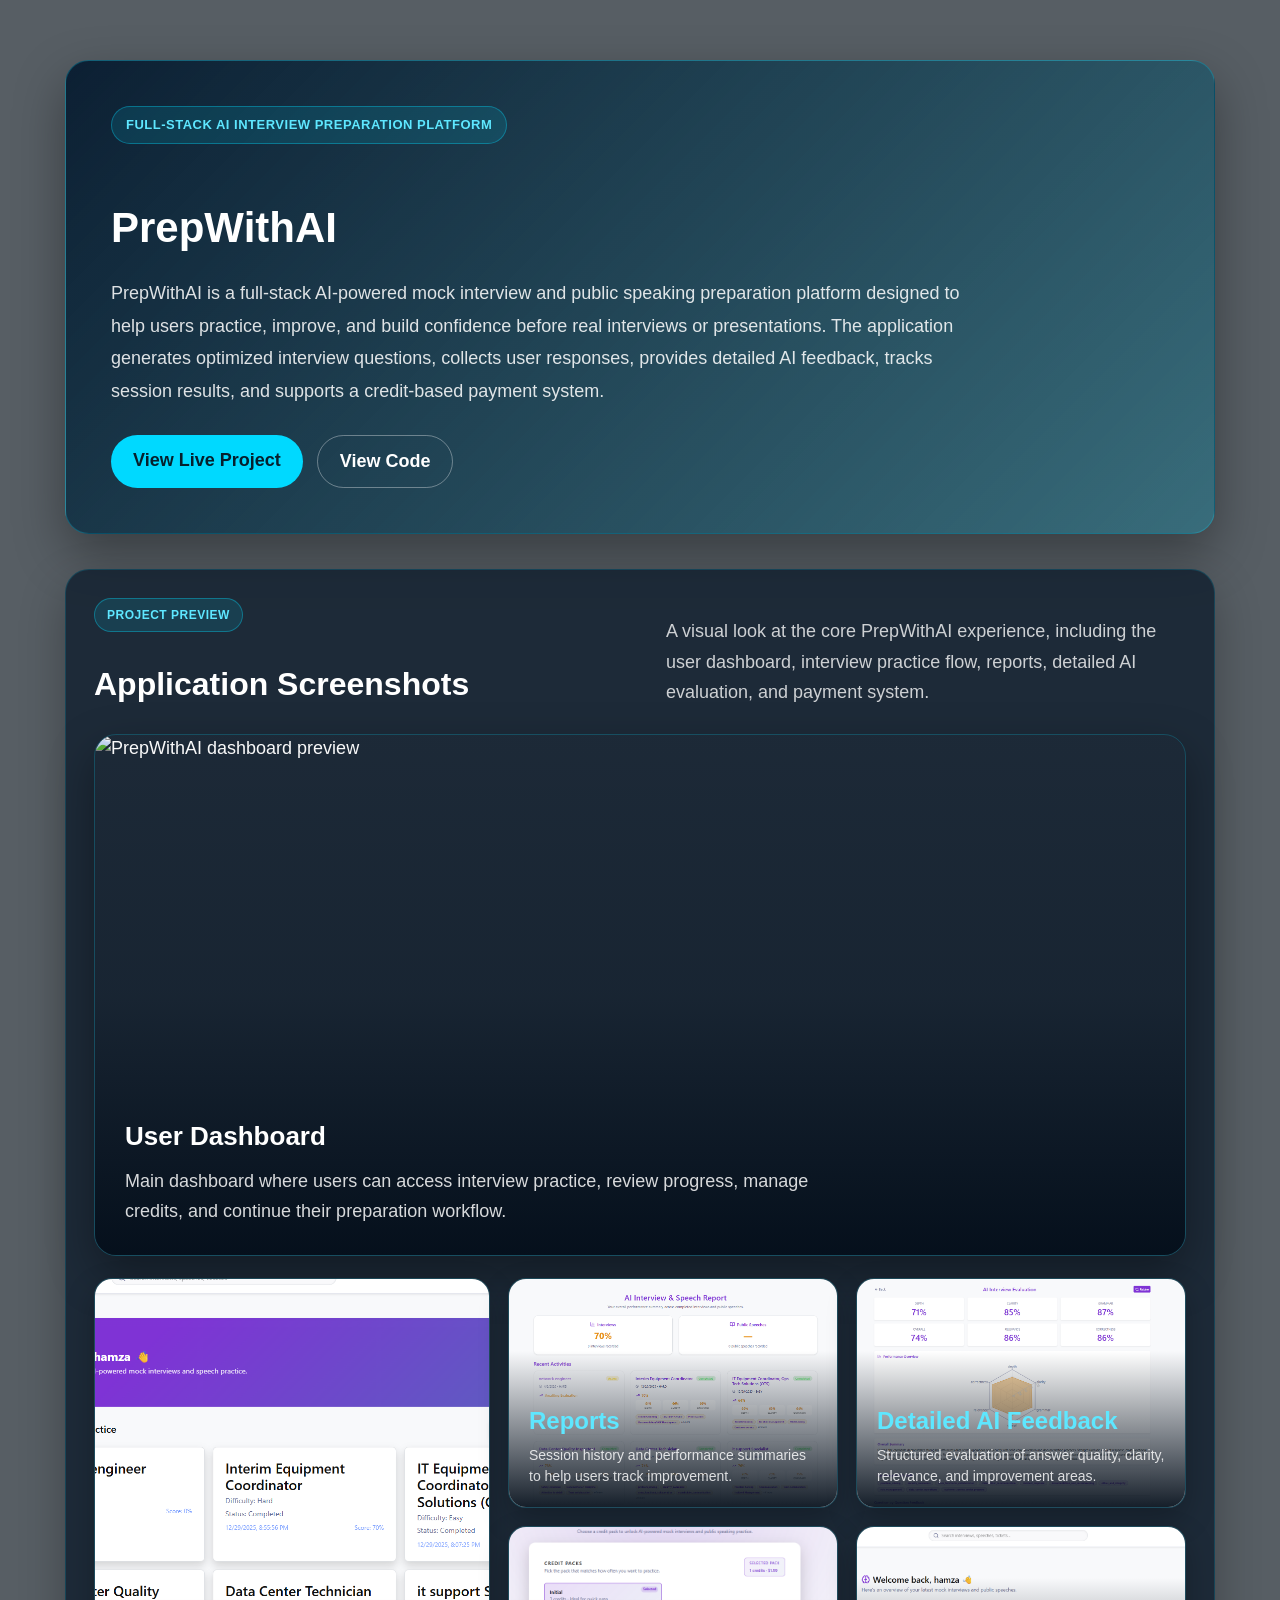
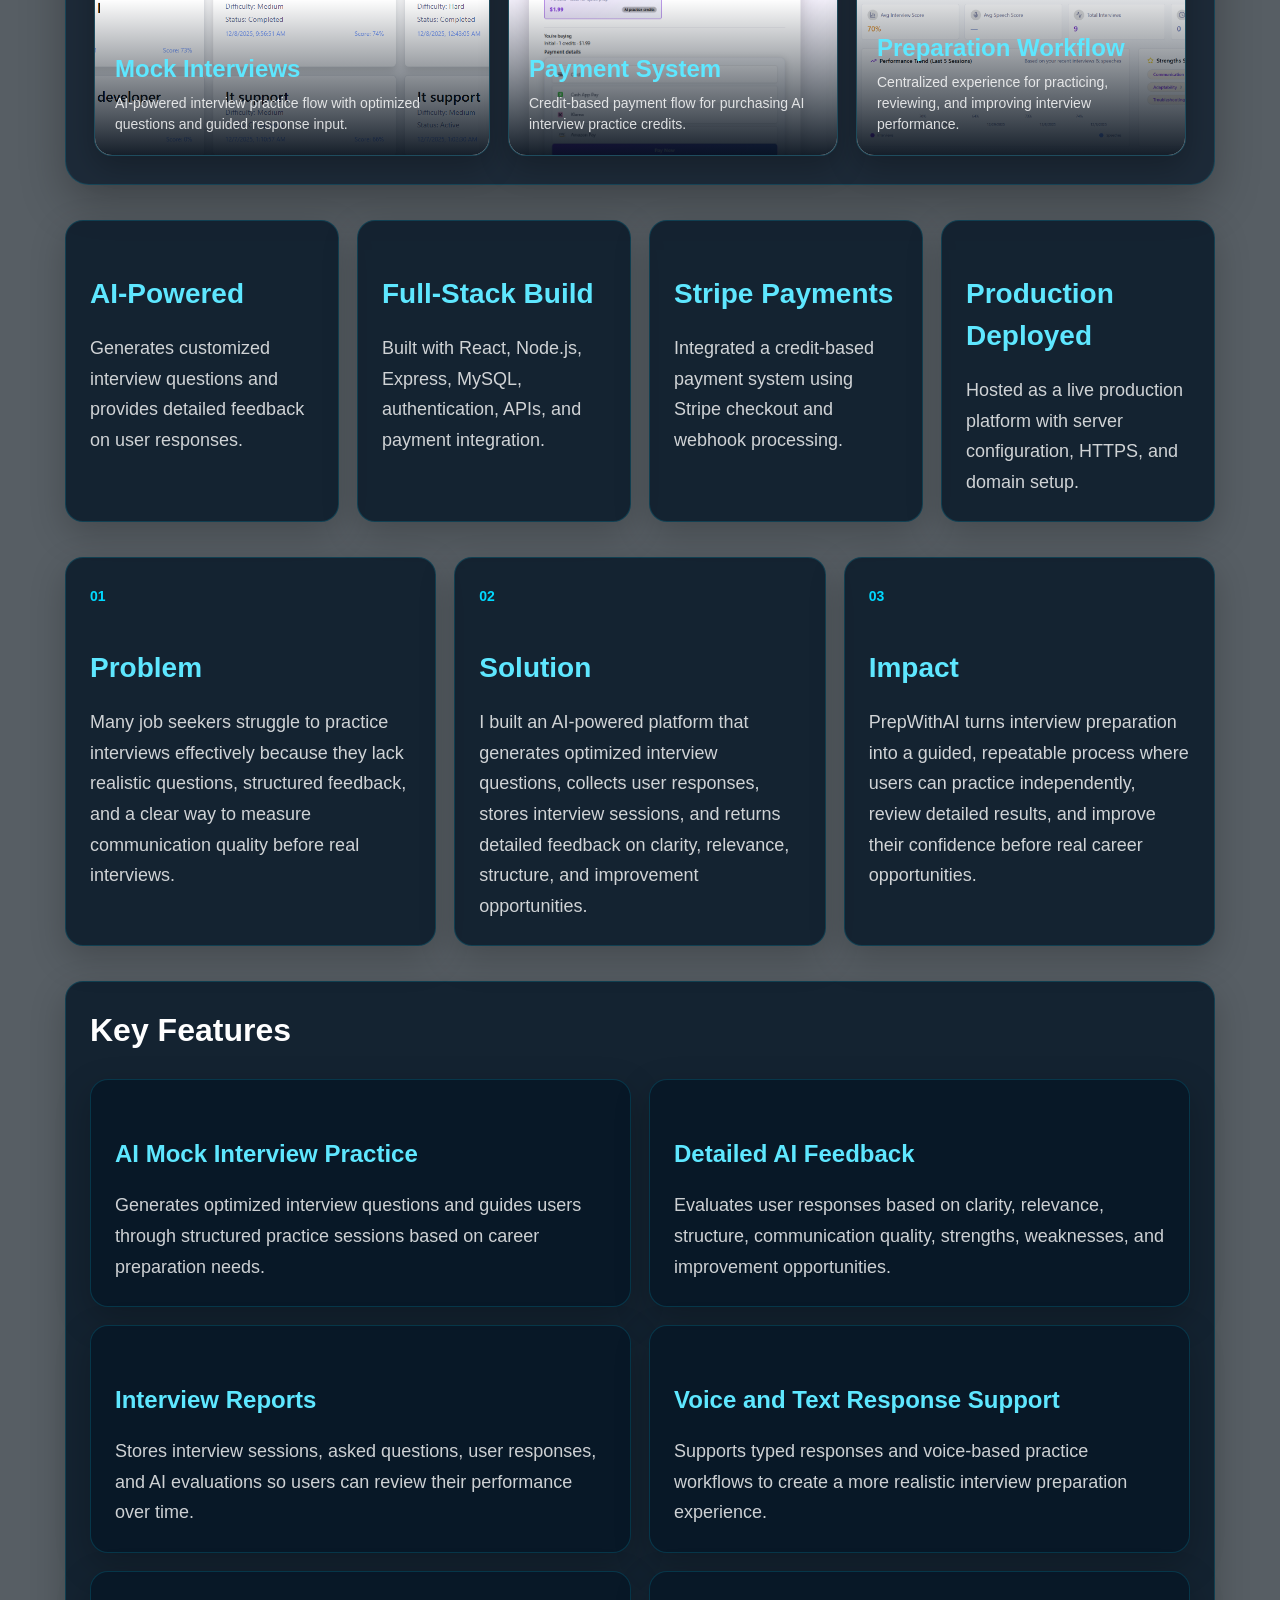
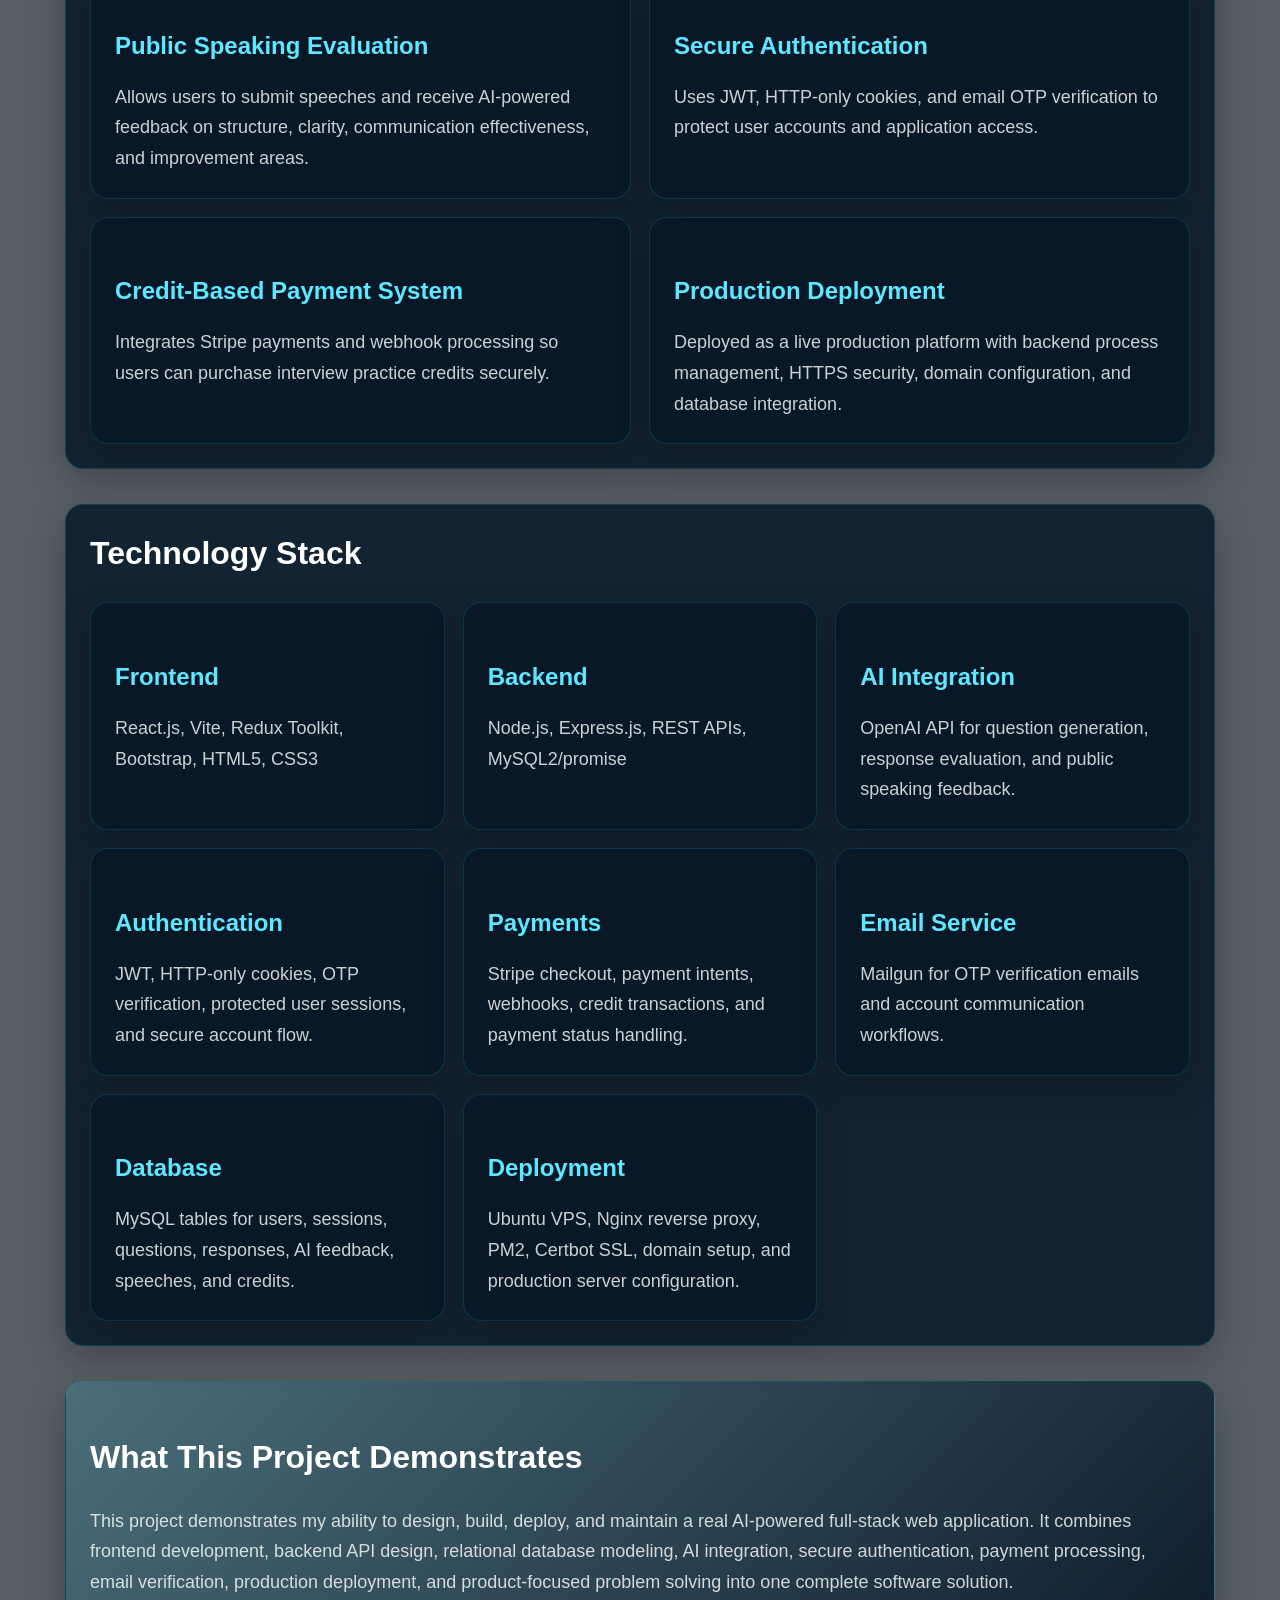
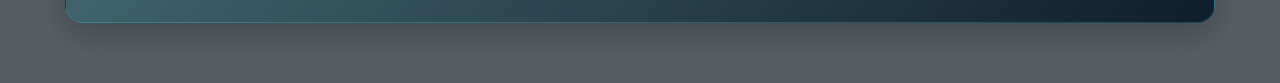
==== commit 2e25a4d7: "resume updated" ====
--- a/prepwithai.html
+++ b/prepwithai.html
@@ -54,7 +54,7 @@
 
   <!-- Featured Image -->
   <div class="gallery-featured">
-    <img src="images/prepwithai/Dashboard.png" alt="PrepWithAI dashboard preview">
+    <img src="images/prepwithai/dashbord.png" alt="PrepWithAI dashboard preview">
 
     <div class="gallery-featured-caption">
       <h3>User Dashboard</h3>
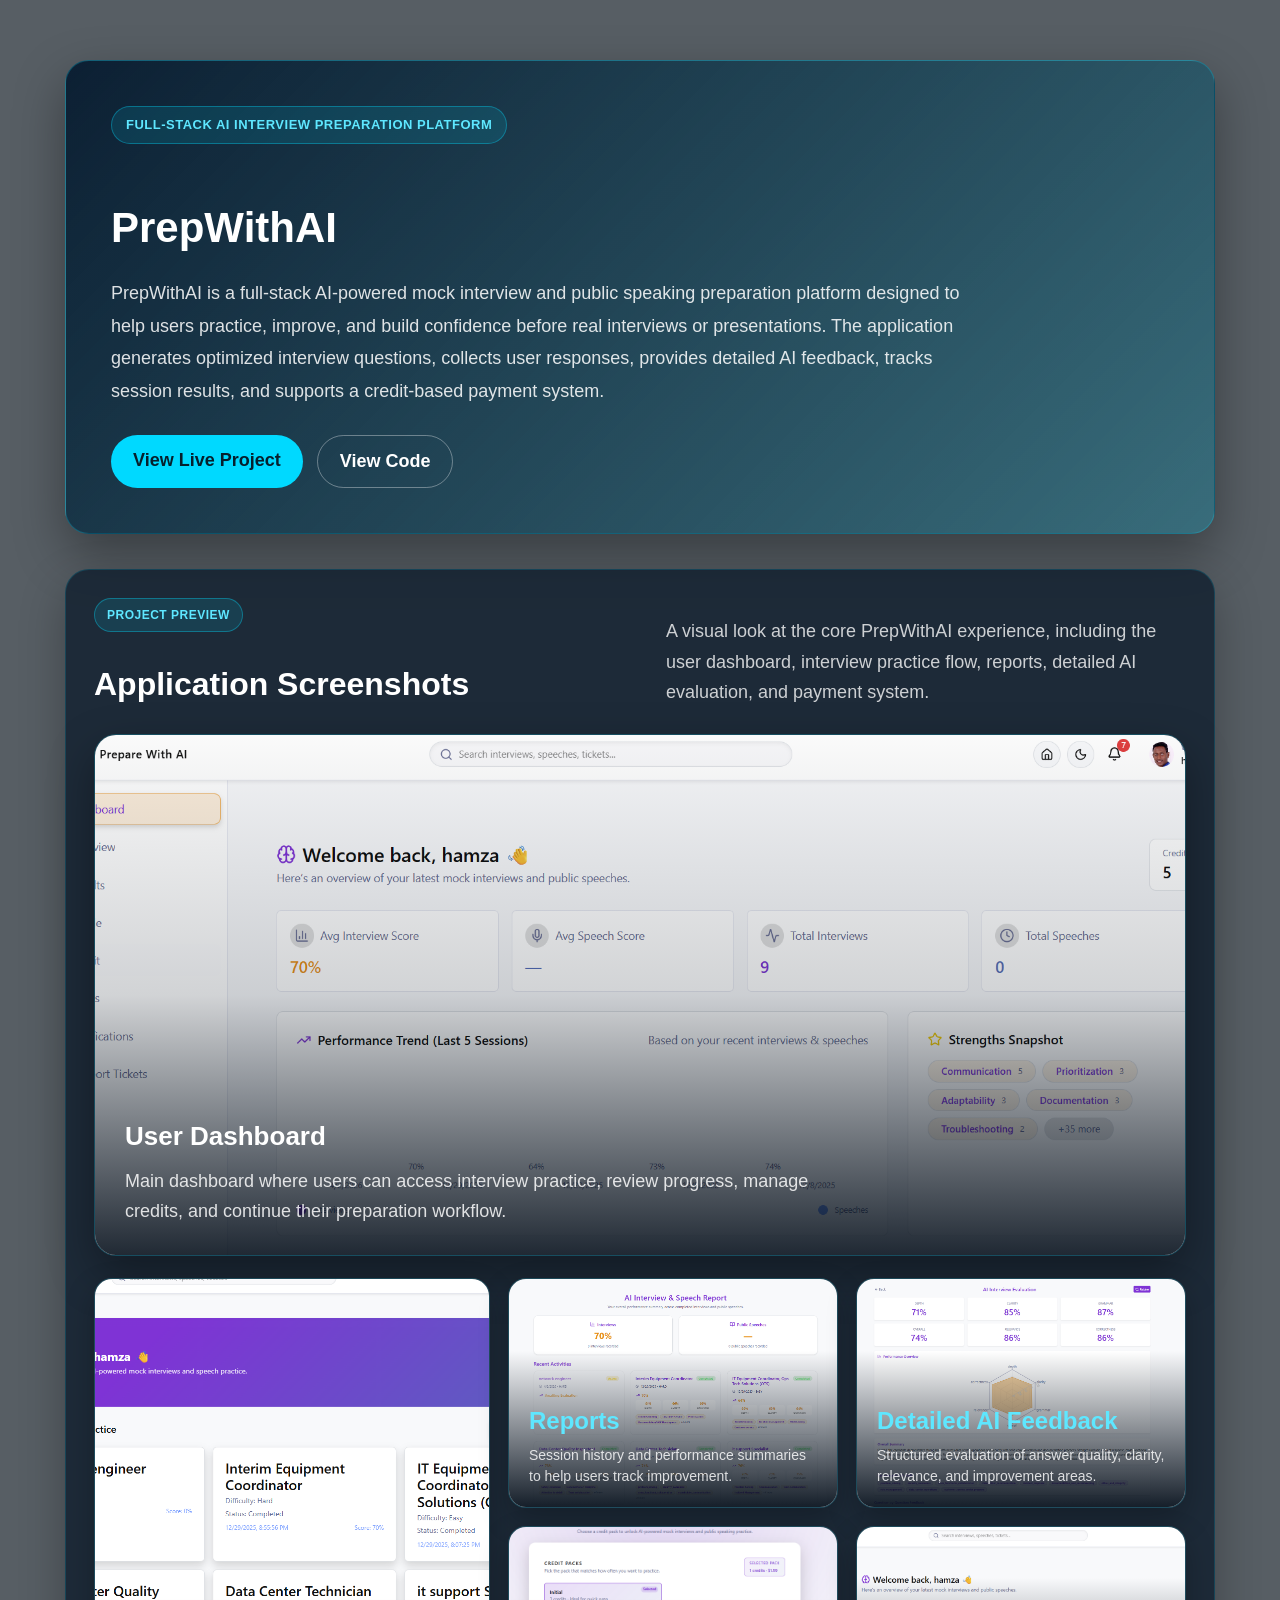
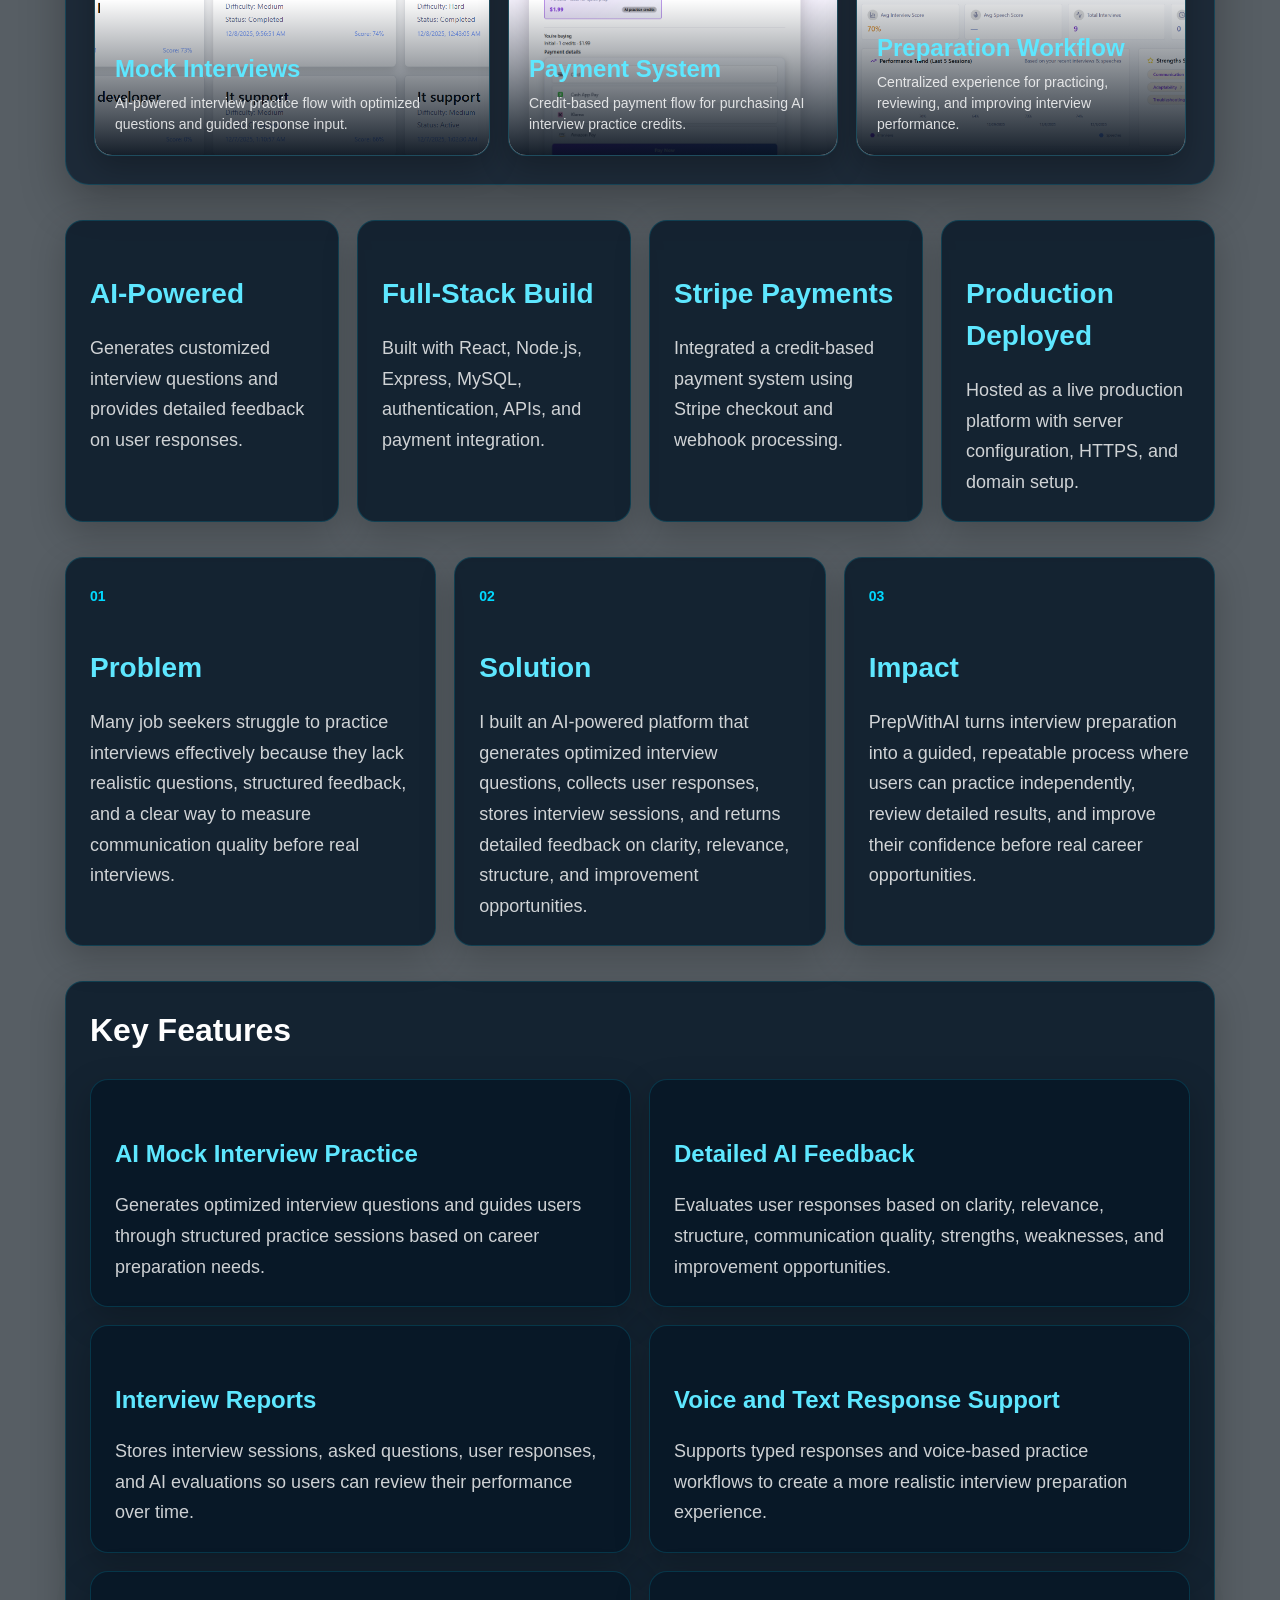
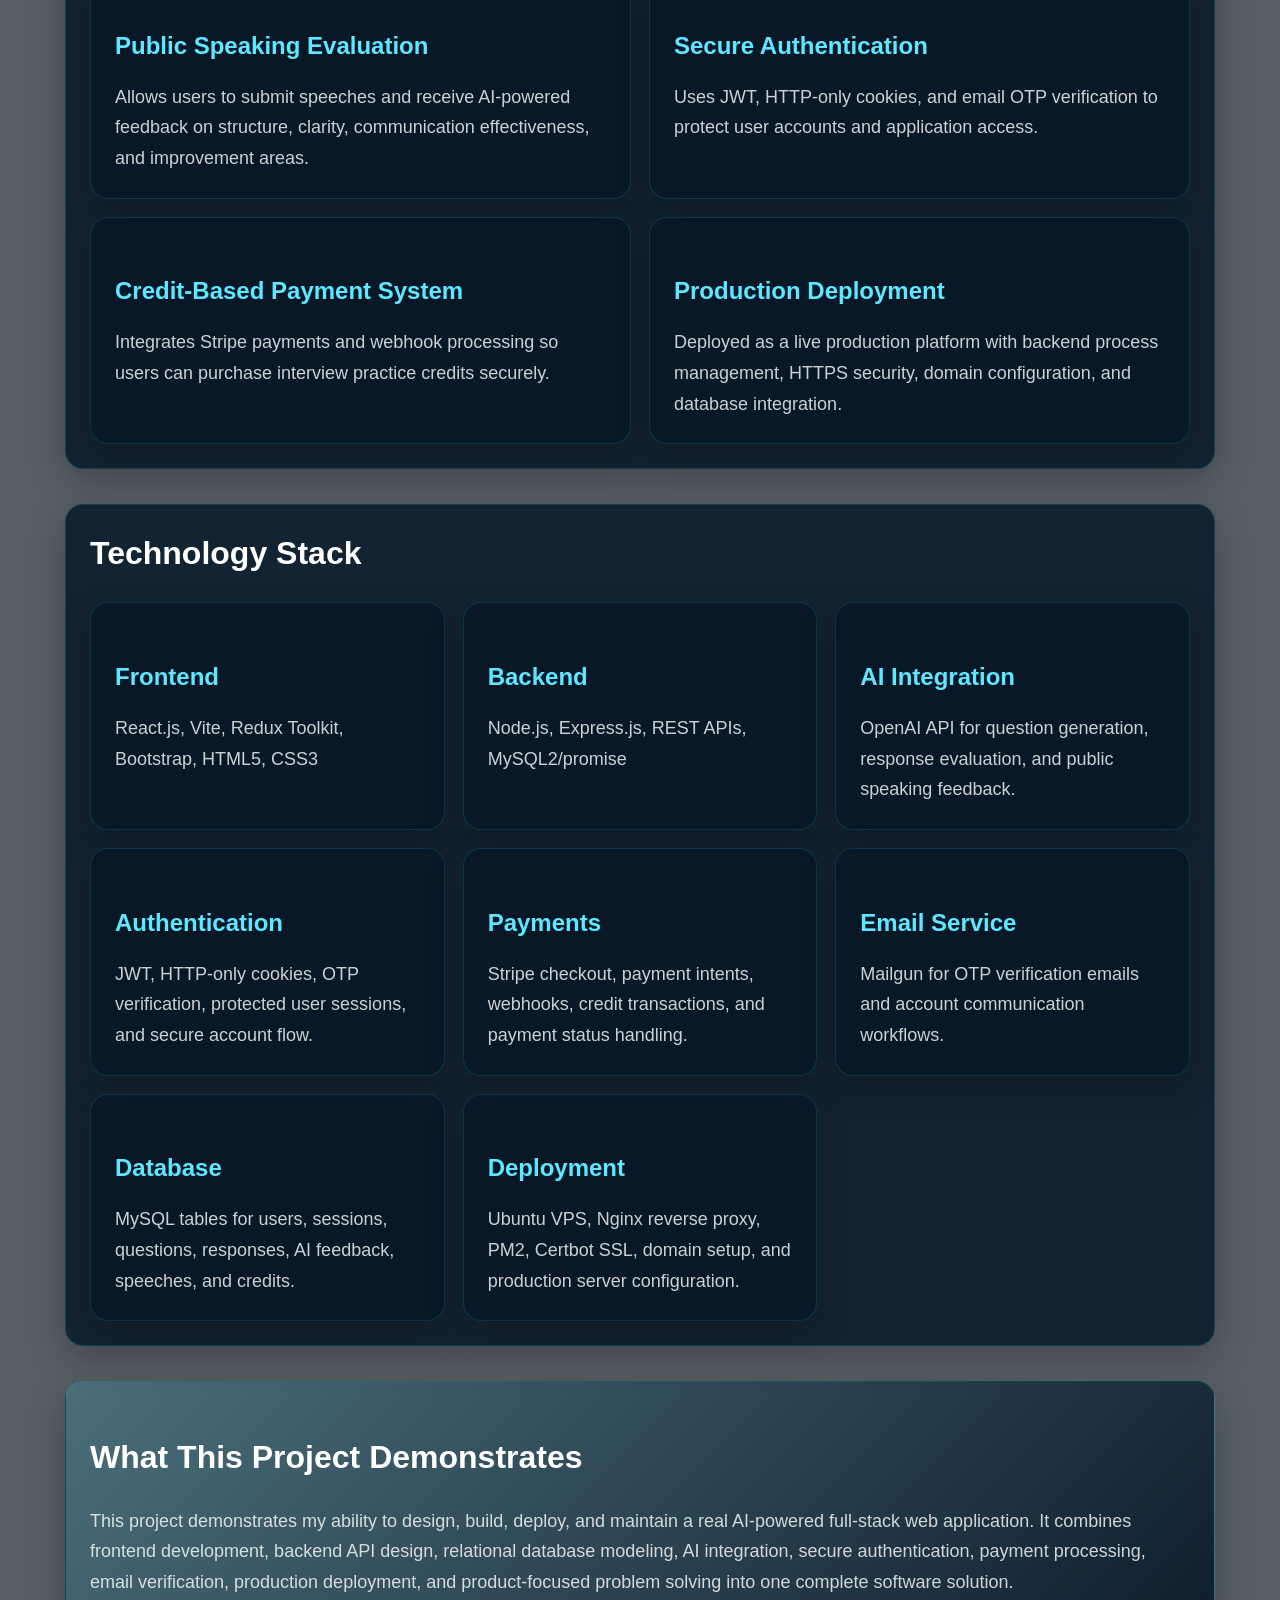
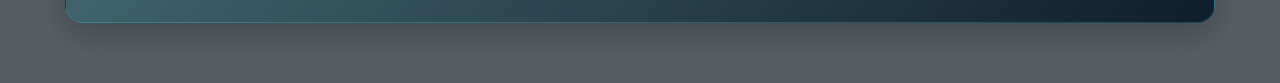
==== commit b54bf870: "resume updated" ====
--- a/prepwithai.html
+++ b/prepwithai.html
@@ -54,7 +54,7 @@
 
   <!-- Featured Image -->
   <div class="gallery-featured">
-    <img src="images/prepwithai/dashbord.png" alt="PrepWithAI dashboard preview">
+    <img src="images/prepwithai/dashboard.png" alt="PrepWithAI dashboard preview">
 
     <div class="gallery-featured-caption">
       <h3>User Dashboard</h3>
@@ -101,7 +101,7 @@
     </div>
 
     <div class="screenshot-card">
-      <img src="images/prepwithai/Dashboard.png" alt="PrepWithAI dashboard and user workflow preview">
+      <img src="images/prepwithai/dashboard.png" alt="PrepWithAI dashboard and user workflow preview">
       <div class="screenshot-overlay">
         <h4>Preparation Workflow</h4>
         <p>Centralized experience for practicing, reviewing, and improving interview performance.</p>
